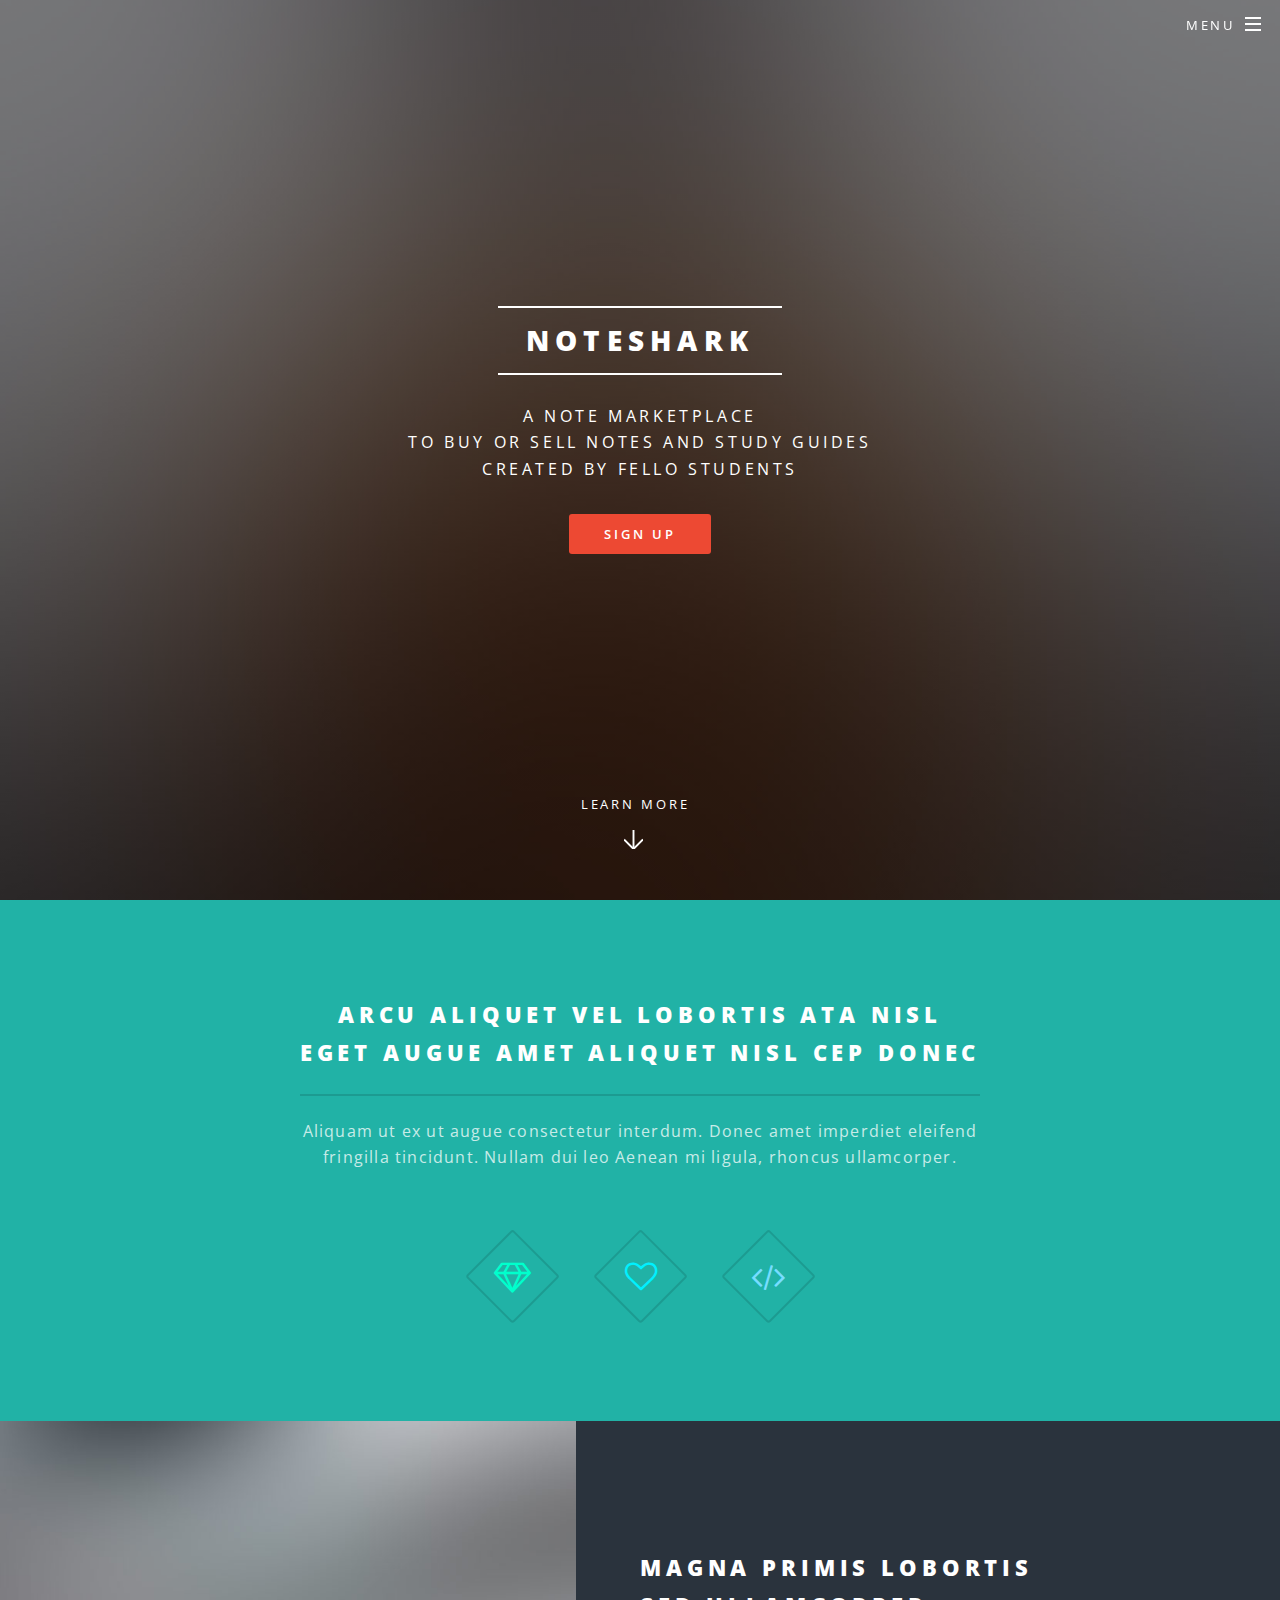
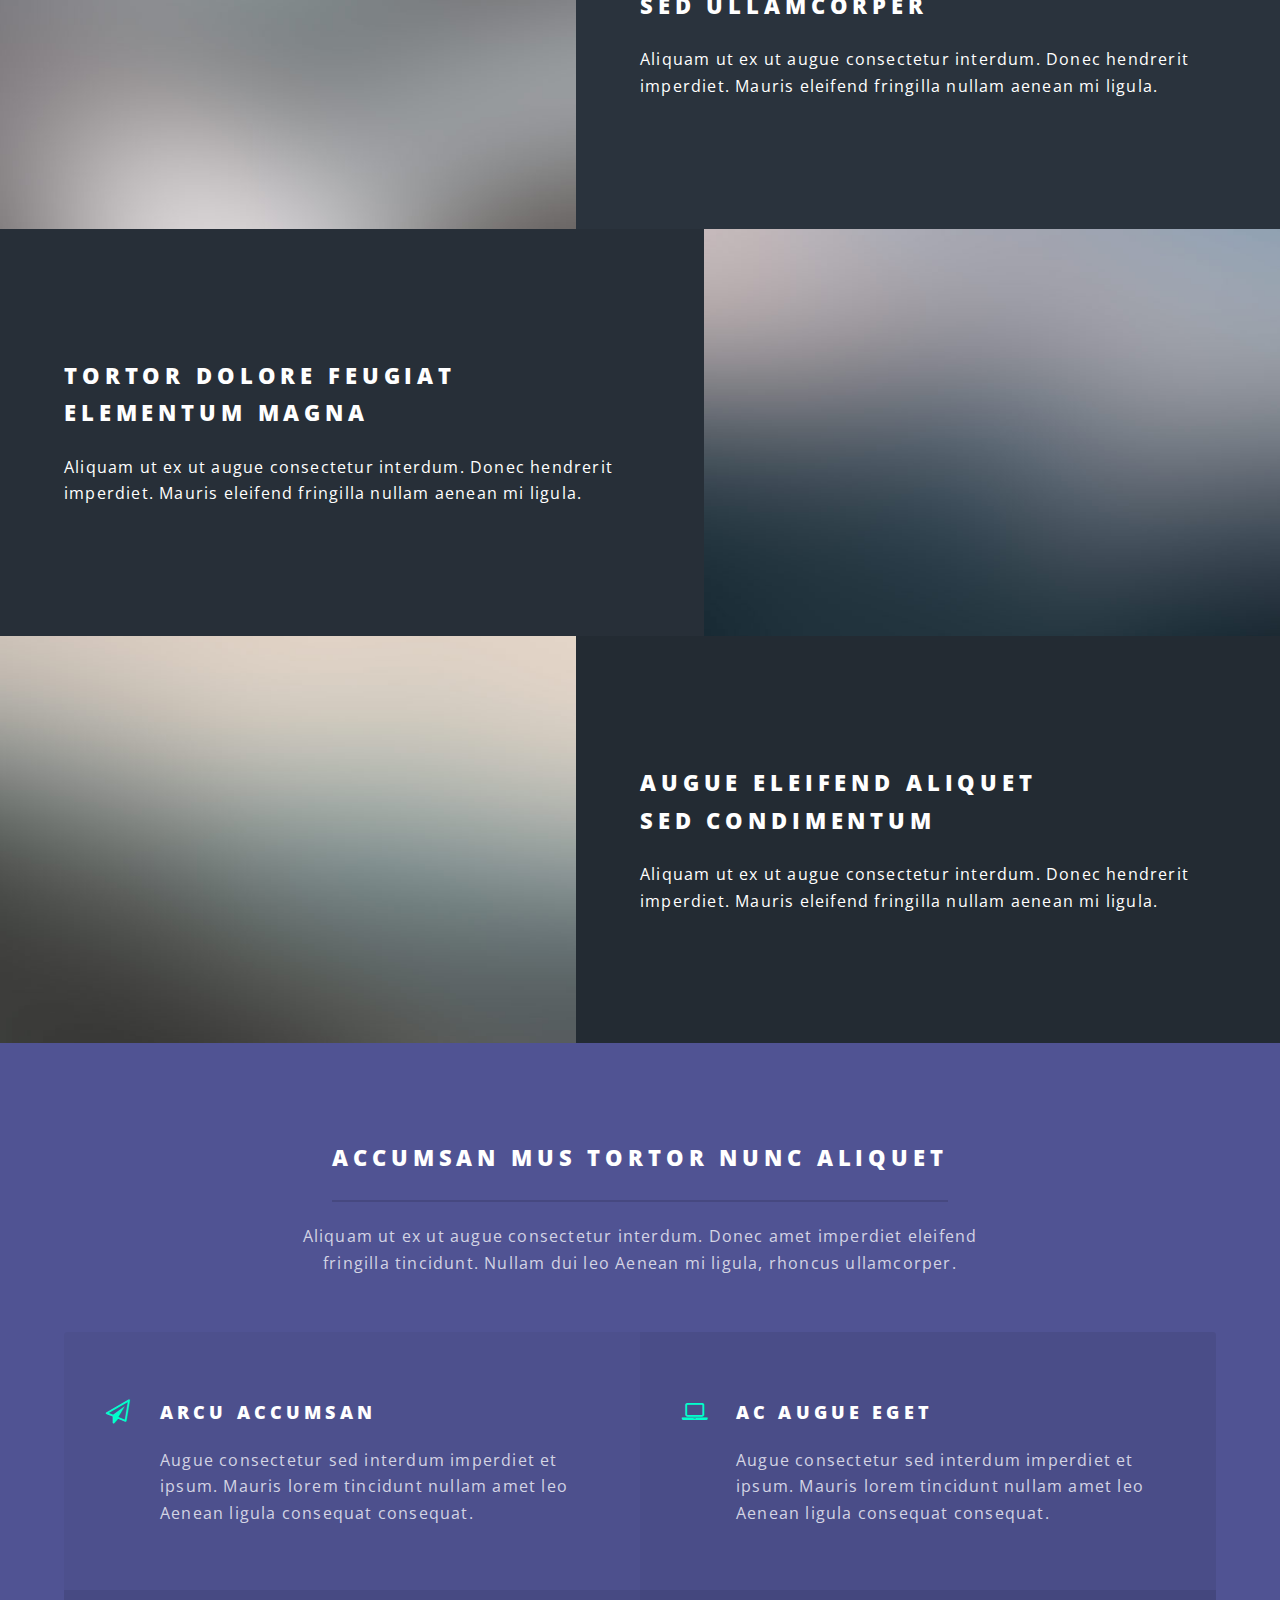
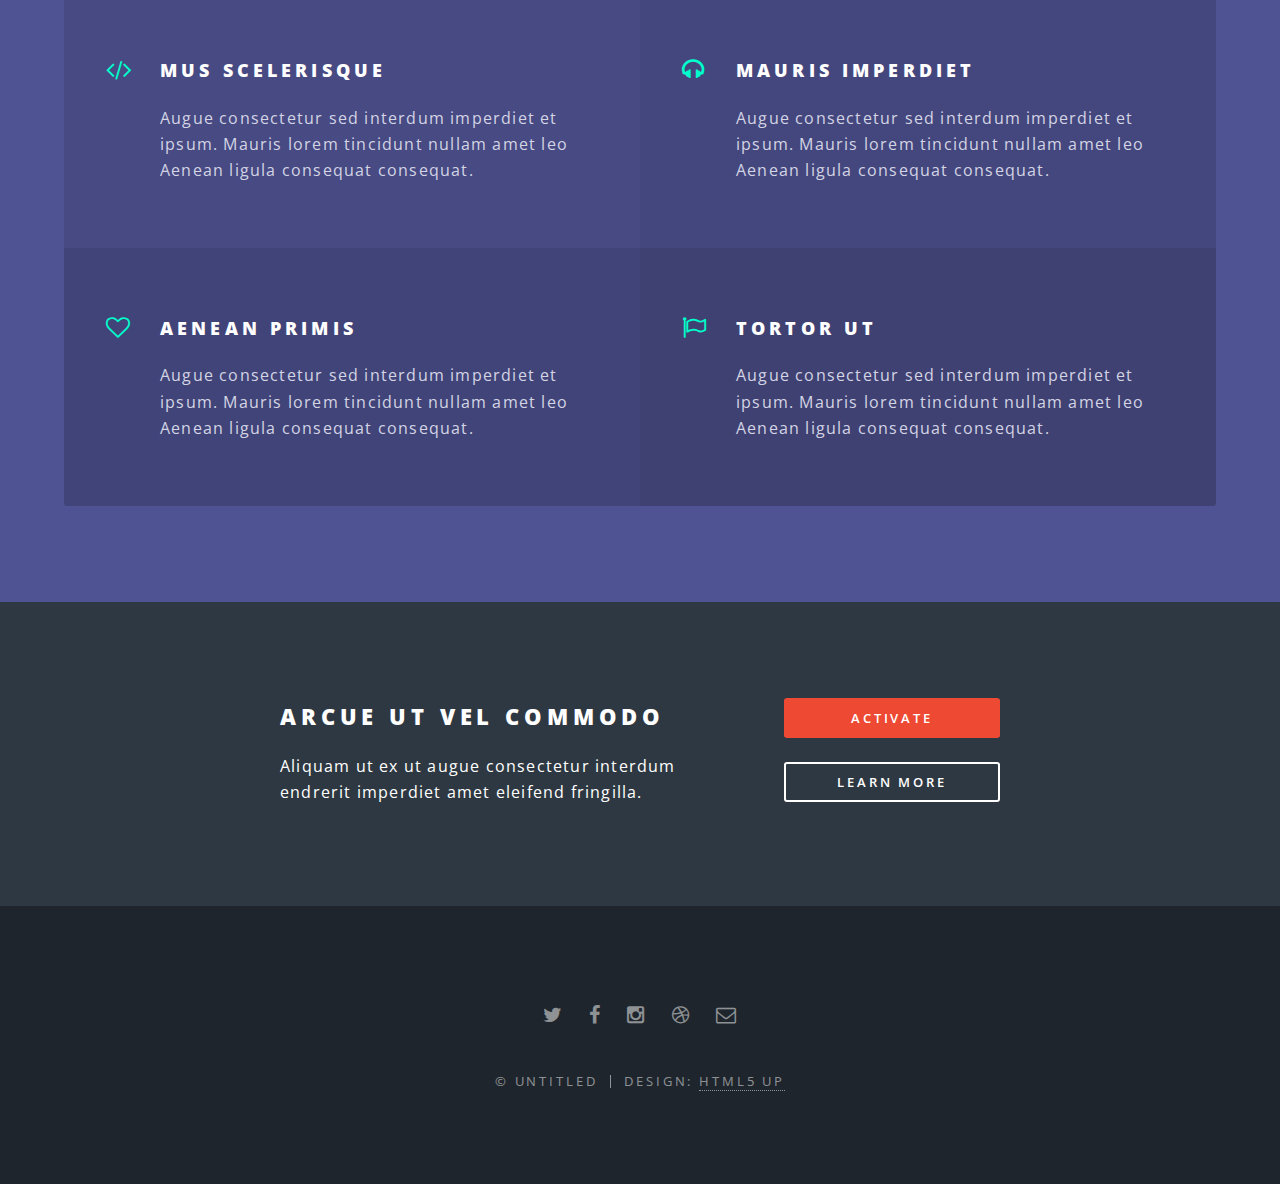
==== index.html @ f6e224d7 "Initial Commit" ====
<!DOCTYPE HTML>
<!--
	Spectral by HTML5 UP
	html5up.net | @n33co
	Free for personal and commercial use under the CCA 3.0 license (html5up.net/license)
-->
<html>
	<head>
		<title>NoteShark</title>
		<meta charset="utf-8" />
		<meta name="viewport" content="width=device-width, initial-scale=1" />
		<!--[if lte IE 8]><script src="assets/js/ie/html5shiv.js"></script><![endif]-->
		<link rel="stylesheet" href="assets/css/main.css" />
		<!--[if lte IE 8]><link rel="stylesheet" href="assets/css/ie8.css" /><![endif]-->
		<!--[if lte IE 9]><link rel="stylesheet" href="assets/css/ie9.css" /><![endif]-->
	</head>
	<body class="landing">

		<!-- Page Wrapper -->
			<div id="page-wrapper">

				<!-- Header -->
					<header id="header" class="alt">
						<h1><a href="index.html">NoteShark</a></h1>
						<nav id="nav">
							<ul>
								<li class="special">
									<a href="#menu" class="menuToggle"><span>Menu</span></a>
									<div id="menu">
										<ul>
											<li><a href="index.html">Home</a></li>
											<li><a href="generic.html">Generic</a></li>
											<li><a href="elements.html">Elements</a></li>
											<li><a href="#">Sign Up</a></li>
											<li><a href="#">Log In</a></li>
										</ul>
									</div>
								</li>
							</ul>
						</nav>
					</header>

				<!-- Banner -->
					<section id="banner">
						<div class="inner">
							<h2>NoteShark</h2>
							<p>A note marketplace<br />
							to buy or sell notes and study guides<br />
							created by fello students
							<ul class="actions">
								<li><a href="{% url 'account_signup' %}" class="button special">Sign Up</a></li>
							</ul>
						</div>
						<a href="#one" class="more scrolly">Learn More</a>
					</section>

				<!-- One -->
					<section id="one" class="wrapper style1 special">
						<div class="inner">
							<header class="major">
								<h2>Arcu aliquet vel lobortis ata nisl<br />
								eget augue amet aliquet nisl cep donec</h2>
								<p>Aliquam ut ex ut augue consectetur interdum. Donec amet imperdiet eleifend<br />
								fringilla tincidunt. Nullam dui leo Aenean mi ligula, rhoncus ullamcorper.</p>
							</header>
							<ul class="icons major">
								<li><span class="icon fa-diamond major style1"><span class="label">Lorem</span></span></li>
								<li><span class="icon fa-heart-o major style2"><span class="label">Ipsum</span></span></li>
								<li><span class="icon fa-code major style3"><span class="label">Dolor</span></span></li>
							</ul>
						</div>
					</section>

				<!-- Two -->
					<section id="two" class="wrapper alt style2">
						<section class="spotlight">
							<div class="image"><img src="images/pic01.jpg" alt="" /></div><div class="content">
								<h2>Magna primis lobortis<br />
								sed ullamcorper</h2>
								<p>Aliquam ut ex ut augue consectetur interdum. Donec hendrerit imperdiet. Mauris eleifend fringilla nullam aenean mi ligula.</p>
							</div>
						</section>
						<section class="spotlight">
							<div class="image"><img src="images/pic02.jpg" alt="" /></div><div class="content">
								<h2>Tortor dolore feugiat<br />
								elementum magna</h2>
								<p>Aliquam ut ex ut augue consectetur interdum. Donec hendrerit imperdiet. Mauris eleifend fringilla nullam aenean mi ligula.</p>
							</div>
						</section>
						<section class="spotlight">
							<div class="image"><img src="images/pic03.jpg" alt="" /></div><div class="content">
								<h2>Augue eleifend aliquet<br />
								sed condimentum</h2>
								<p>Aliquam ut ex ut augue consectetur interdum. Donec hendrerit imperdiet. Mauris eleifend fringilla nullam aenean mi ligula.</p>
							</div>
						</section>
					</section>

				<!-- Three -->
					<section id="three" class="wrapper style3 special">
						<div class="inner">
							<header class="major">
								<h2>Accumsan mus tortor nunc aliquet</h2>
								<p>Aliquam ut ex ut augue consectetur interdum. Donec amet imperdiet eleifend<br />
								fringilla tincidunt. Nullam dui leo Aenean mi ligula, rhoncus ullamcorper.</p>
							</header>
							<ul class="features">
								<li class="icon fa-paper-plane-o">
									<h3>Arcu accumsan</h3>
									<p>Augue consectetur sed interdum imperdiet et ipsum. Mauris lorem tincidunt nullam amet leo Aenean ligula consequat consequat.</p>
								</li>
								<li class="icon fa-laptop">
									<h3>Ac Augue Eget</h3>
									<p>Augue consectetur sed interdum imperdiet et ipsum. Mauris lorem tincidunt nullam amet leo Aenean ligula consequat consequat.</p>
								</li>
								<li class="icon fa-code">
									<h3>Mus Scelerisque</h3>
									<p>Augue consectetur sed interdum imperdiet et ipsum. Mauris lorem tincidunt nullam amet leo Aenean ligula consequat consequat.</p>
								</li>
								<li class="icon fa-headphones">
									<h3>Mauris Imperdiet</h3>
									<p>Augue consectetur sed interdum imperdiet et ipsum. Mauris lorem tincidunt nullam amet leo Aenean ligula consequat consequat.</p>
								</li>
								<li class="icon fa-heart-o">
									<h3>Aenean Primis</h3>
									<p>Augue consectetur sed interdum imperdiet et ipsum. Mauris lorem tincidunt nullam amet leo Aenean ligula consequat consequat.</p>
								</li>
								<li class="icon fa-flag-o">
									<h3>Tortor Ut</h3>
									<p>Augue consectetur sed interdum imperdiet et ipsum. Mauris lorem tincidunt nullam amet leo Aenean ligula consequat consequat.</p>
								</li>
							</ul>
						</div>
					</section>

				<!-- CTA -->
					<section id="cta" class="wrapper style4">
						<div class="inner">
							<header>
								<h2>Arcue ut vel commodo</h2>
								<p>Aliquam ut ex ut augue consectetur interdum endrerit imperdiet amet eleifend fringilla.</p>
							</header>
							<ul class="actions vertical">
								<li><a href="#" class="button fit special">Activate</a></li>
								<li><a href="#" class="button fit">Learn More</a></li>
							</ul>
						</div>
					</section>

				<!-- Footer -->
					<footer id="footer">
						<ul class="icons">
							<li><a href="#" class="icon fa-twitter"><span class="label">Twitter</span></a></li>
							<li><a href="#" class="icon fa-facebook"><span class="label">Facebook</span></a></li>
							<li><a href="#" class="icon fa-instagram"><span class="label">Instagram</span></a></li>
							<li><a href="#" class="icon fa-dribbble"><span class="label">Dribbble</span></a></li>
							<li><a href="#" class="icon fa-envelope-o"><span class="label">Email</span></a></li>
						</ul>
						<ul class="copyright">
							<li>&copy; Untitled</li><li>Design: <a href="http://html5up.net">HTML5 UP</a></li>
						</ul>
					</footer>

			</div>

		<!-- Scripts -->
			<script src="assets/js/jquery.min.js"></script>
			<script src="assets/js/jquery.scrollex.min.js"></script>
			<script src="assets/js/jquery.scrolly.min.js"></script>
			<script src="assets/js/skel.min.js"></script>
			<script src="assets/js/util.js"></script>
			<!--[if lte IE 8]><script src="assets/js/ie/respond.min.js"></script><![endif]-->
			<script src="assets/js/main.js"></script>

	</body>
</html>
---- assets/css/main.css ----
@import url(font-awesome.min.css);
@import url("http://fonts.googleapis.com/css?family=Open+Sans:400,400italic,600,600italic,800,800italic");

/*
	Spectral by HTML5 UP
	html5up.net | @n33co
	Free for personal and commercial use under the CCA 3.0 license (html5up.net/license)
*/

/* Reset */

	html, body, div, span, applet, object, iframe, h1, h2, h3, h4, h5, h6, p, blockquote, pre, a, abbr, acronym, address, big, cite, code, del, dfn, em, img, ins, kbd, q, s, samp, small, strike, strong, sub, sup, tt, var, b, u, i, center, dl, dt, dd, ol, ul, li, fieldset, form, label, legend, table, caption, tbody, tfoot, thead, tr, th, td, article, aside, canvas, details, embed, figure, figcaption, footer, header, hgroup, menu, nav, output, ruby, section, summary, time, mark, audio, video {
		margin: 0;
		padding: 0;
		border: 0;
		font-size: 100%;
		font: inherit;
		vertical-align: baseline;
	}

	article, aside, details, figcaption, figure, footer, header, hgroup, menu, nav, section {
		display: block;
	}

	body {
		line-height: 1;
	}

	ol, ul {
		list-style: none;
	}

	blockquote, q {
		quotes: none;
	}

	blockquote:before, blockquote:after, q:before, q:after {
		content: '';
		content: none;
	}

	table {
		border-collapse: collapse;
		border-spacing: 0;
	}

	body {
		-webkit-text-size-adjust: none;
	}

/* Box Model */

	*, *:before, *:after {
		-moz-box-sizing: border-box;
		-webkit-box-sizing: border-box;
		box-sizing: border-box;
	}

/* Grid */

	.row {
		border-bottom: solid 1px transparent;
		-moz-box-sizing: border-box;
		-webkit-box-sizing: border-box;
		box-sizing: border-box;
	}

	.row > * {
		float: left;
		-moz-box-sizing: border-box;
		-webkit-box-sizing: border-box;
		box-sizing: border-box;
	}

	.row:after, .row:before {
		content: '';
		display: block;
		clear: both;
		height: 0;
	}

	.row.uniform > * > :first-child {
		margin-top: 0;
	}

	.row.uniform > * > :last-child {
		margin-bottom: 0;
	}

	.row.\30 \25 > * {
		padding: 0 0 0 0em;
	}

	.row.\30 \25 {
		margin: 0 0 -1px 0em;
	}

	.row.uniform.\30 \25 > * {
		padding: 0em 0 0 0em;
	}

	.row.uniform.\30 \25 {
		margin: 0em 0 -1px 0em;
	}

	.row > * {
		padding: 0 0 0 1.5em;
	}

	.row {
		margin: 0 0 -1px -1.5em;
	}

	.row.uniform > * {
		padding: 1.5em 0 0 1.5em;
	}

	.row.uniform {
		margin: -1.5em 0 -1px -1.5em;
	}

	.row.\32 00\25 > * {
		padding: 0 0 0 3em;
	}

	.row.\32 00\25 {
		margin: 0 0 -1px -3em;
	}

	.row.uniform.\32 00\25 > * {
		padding: 3em 0 0 3em;
	}

	.row.uniform.\32 00\25 {
		margin: -3em 0 -1px -3em;
	}

	.row.\31 50\25 > * {
		padding: 0 0 0 2.25em;
	}

	.row.\31 50\25 {
		margin: 0 0 -1px -2.25em;
	}

	.row.uniform.\31 50\25 > * {
		padding: 2.25em 0 0 2.25em;
	}

	.row.uniform.\31 50\25 {
		margin: -2.25em 0 -1px -2.25em;
	}

	.row.\35 0\25 > * {
		padding: 0 0 0 0.75em;
	}

	.row.\35 0\25 {
		margin: 0 0 -1px -0.75em;
	}

	.row.uniform.\35 0\25 > * {
		padding: 0.75em 0 0 0.75em;
	}

	.row.uniform.\35 0\25 {
		margin: -0.75em 0 -1px -0.75em;
	}

	.row.\32 5\25 > * {
		padding: 0 0 0 0.375em;
	}

	.row.\32 5\25 {
		margin: 0 0 -1px -0.375em;
	}

	.row.uniform.\32 5\25 > * {
		padding: 0.375em 0 0 0.375em;
	}

	.row.uniform.\32 5\25 {
		margin: -0.375em 0 -1px -0.375em;
	}

	.\31 2u, .\31 2u\24 {
		width: 100%;
		clear: none;
		margin-left: 0;
	}

	.\31 1u, .\31 1u\24 {
		width: 91.6666666667%;
		clear: none;
		margin-left: 0;
	}

	.\31 0u, .\31 0u\24 {
		width: 83.3333333333%;
		clear: none;
		margin-left: 0;
	}

	.\39 u, .\39 u\24 {
		width: 75%;
		clear: none;
		margin-left: 0;
	}

	.\38 u, .\38 u\24 {
		width: 66.6666666667%;
		clear: none;
		margin-left: 0;
	}

	.\37 u, .\37 u\24 {
		width: 58.3333333333%;
		clear: none;
		margin-left: 0;
	}

	.\36 u, .\36 u\24 {
		width: 50%;
		clear: none;
		margin-left: 0;
	}

	.\35 u, .\35 u\24 {
		width: 41.6666666667%;
		clear: none;
		margin-left: 0;
	}

	.\34 u, .\34 u\24 {
		width: 33.3333333333%;
		clear: none;
		margin-left: 0;
	}

	.\33 u, .\33 u\24 {
		width: 25%;
		clear: none;
		margin-left: 0;
	}

	.\32 u, .\32 u\24 {
		width: 16.6666666667%;
		clear: none;
		margin-left: 0;
	}

	.\31 u, .\31 u\24 {
		width: 8.3333333333%;
		clear: none;
		margin-left: 0;
	}

	.\31 2u\24 + *,
	.\31 1u\24 + *,
	.\31 0u\24 + *,
	.\39 u\24 + *,
	.\38 u\24 + *,
	.\37 u\24 + *,
	.\36 u\24 + *,
	.\35 u\24 + *,
	.\34 u\24 + *,
	.\33 u\24 + *,
	.\32 u\24 + *,
	.\31 u\24 + * {
		clear: left;
	}

	.\-11u {
		margin-left: 91.66667%;
	}

	.\-10u {
		margin-left: 83.33333%;
	}

	.\-9u {
		margin-left: 75%;
	}

	.\-8u {
		margin-left: 66.66667%;
	}

	.\-7u {
		margin-left: 58.33333%;
	}

	.\-6u {
		margin-left: 50%;
	}

	.\-5u {
		margin-left: 41.66667%;
	}

	.\-4u {
		margin-left: 33.33333%;
	}

	.\-3u {
		margin-left: 25%;
	}

	.\-2u {
		margin-left: 16.66667%;
	}

	.\-1u {
		margin-left: 8.33333%;
	}

	@media screen and (max-width: 1680px) {

		.row > * {
			padding: 0 0 0 1.5em;
		}

		.row {
			margin: 0 0 -1px -1.5em;
		}

		.row.uniform > * {
			padding: 1.5em 0 0 1.5em;
		}

		.row.uniform {
			margin: -1.5em 0 -1px -1.5em;
		}

		.row.\32 00\25 > * {
			padding: 0 0 0 3em;
		}

		.row.\32 00\25 {
			margin: 0 0 -1px -3em;
		}

		.row.uniform.\32 00\25 > * {
			padding: 3em 0 0 3em;
		}

		.row.uniform.\32 00\25 {
			margin: -3em 0 -1px -3em;
		}

		.row.\31 50\25 > * {
			padding: 0 0 0 2.25em;
		}

		.row.\31 50\25 {
			margin: 0 0 -1px -2.25em;
		}

		.row.uniform.\31 50\25 > * {
			padding: 2.25em 0 0 2.25em;
		}

		.row.uniform.\31 50\25 {
			margin: -2.25em 0 -1px -2.25em;
		}

		.row.\35 0\25 > * {
			padding: 0 0 0 0.75em;
		}

		.row.\35 0\25 {
			margin: 0 0 -1px -0.75em;
		}

		.row.uniform.\35 0\25 > * {
			padding: 0.75em 0 0 0.75em;
		}

		.row.uniform.\35 0\25 {
			margin: -0.75em 0 -1px -0.75em;
		}

		.row.\32 5\25 > * {
			padding: 0 0 0 0.375em;
		}

		.row.\32 5\25 {
			margin: 0 0 -1px -0.375em;
		}

		.row.uniform.\32 5\25 > * {
			padding: 0.375em 0 0 0.375em;
		}

		.row.uniform.\32 5\25 {
			margin: -0.375em 0 -1px -0.375em;
		}

		.\31 2u\28xlarge\29, .\31 2u\24\28xlarge\29 {
			width: 100%;
			clear: none;
			margin-left: 0;
		}

		.\31 1u\28xlarge\29, .\31 1u\24\28xlarge\29 {
			width: 91.6666666667%;
			clear: none;
			margin-left: 0;
		}

		.\31 0u\28xlarge\29, .\31 0u\24\28xlarge\29 {
			width: 83.3333333333%;
			clear: none;
			margin-left: 0;
		}

		.\39 u\28xlarge\29, .\39 u\24\28xlarge\29 {
			width: 75%;
			clear: none;
			margin-left: 0;
		}

		.\38 u\28xlarge\29, .\38 u\24\28xlarge\29 {
			width: 66.6666666667%;
			clear: none;
			margin-left: 0;
		}

		.\37 u\28xlarge\29, .\37 u\24\28xlarge\29 {
			width: 58.3333333333%;
			clear: none;
			margin-left: 0;
		}

		.\36 u\28xlarge\29, .\36 u\24\28xlarge\29 {
			width: 50%;
			clear: none;
			margin-left: 0;
		}

		.\35 u\28xlarge\29, .\35 u\24\28xlarge\29 {
			width: 41.6666666667%;
			clear: none;
			margin-left: 0;
		}

		.\34 u\28xlarge\29, .\34 u\24\28xlarge\29 {
			width: 33.3333333333%;
			clear: none;
			margin-left: 0;
		}

		.\33 u\28xlarge\29, .\33 u\24\28xlarge\29 {
			width: 25%;
			clear: none;
			margin-left: 0;
		}

		.\32 u\28xlarge\29, .\32 u\24\28xlarge\29 {
			width: 16.6666666667%;
			clear: none;
			margin-left: 0;
		}

		.\31 u\28xlarge\29, .\31 u\24\28xlarge\29 {
			width: 8.3333333333%;
			clear: none;
			margin-left: 0;
		}

		.\31 2u\24\28xlarge\29 + *,
		.\31 1u\24\28xlarge\29 + *,
		.\31 0u\24\28xlarge\29 + *,
		.\39 u\24\28xlarge\29 + *,
		.\38 u\24\28xlarge\29 + *,
		.\37 u\24\28xlarge\29 + *,
		.\36 u\24\28xlarge\29 + *,
		.\35 u\24\28xlarge\29 + *,
		.\34 u\24\28xlarge\29 + *,
		.\33 u\24\28xlarge\29 + *,
		.\32 u\24\28xlarge\29 + *,
		.\31 u\24\28xlarge\29 + * {
			clear: left;
		}

		.\-11u\28xlarge\29 {
			margin-left: 91.66667%;
		}

		.\-10u\28xlarge\29 {
			margin-left: 83.33333%;
		}

		.\-9u\28xlarge\29 {
			margin-left: 75%;
		}

		.\-8u\28xlarge\29 {
			margin-left: 66.66667%;
		}

		.\-7u\28xlarge\29 {
			margin-left: 58.33333%;
		}

		.\-6u\28xlarge\29 {
			margin-left: 50%;
		}

		.\-5u\28xlarge\29 {
			margin-left: 41.66667%;
		}

		.\-4u\28xlarge\29 {
			margin-left: 33.33333%;
		}

		.\-3u\28xlarge\29 {
			margin-left: 25%;
		}

		.\-2u\28xlarge\29 {
			margin-left: 16.66667%;
		}

		.\-1u\28xlarge\29 {
			margin-left: 8.33333%;
		}

	}

	@media screen and (max-width: 1280px) {

		.row > * {
			padding: 0 0 0 1.5em;
		}

		.row {
			margin: 0 0 -1px -1.5em;
		}

		.row.uniform > * {
			padding: 1.5em 0 0 1.5em;
		}

		.row.uniform {
			margin: -1.5em 0 -1px -1.5em;
		}

		.row.\32 00\25 > * {
			padding: 0 0 0 3em;
		}

		.row.\32 00\25 {
			margin: 0 0 -1px -3em;
		}

		.row.uniform.\32 00\25 > * {
			padding: 3em 0 0 3em;
		}

		.row.uniform.\32 00\25 {
			margin: -3em 0 -1px -3em;
		}

		.row.\31 50\25 > * {
			padding: 0 0 0 2.25em;
		}

		.row.\31 50\25 {
			margin: 0 0 -1px -2.25em;
		}

		.row.uniform.\31 50\25 > * {
			padding: 2.25em 0 0 2.25em;
		}

		.row.uniform.\31 50\25 {
			margin: -2.25em 0 -1px -2.25em;
		}

		.row.\35 0\25 > * {
			padding: 0 0 0 0.75em;
		}

		.row.\35 0\25 {
			margin: 0 0 -1px -0.75em;
		}

		.row.uniform.\35 0\25 > * {
			padding: 0.75em 0 0 0.75em;
		}

		.row.uniform.\35 0\25 {
			margin: -0.75em 0 -1px -0.75em;
		}

		.row.\32 5\25 > * {
			padding: 0 0 0 0.375em;
		}

		.row.\32 5\25 {
			margin: 0 0 -1px -0.375em;
		}

		.row.uniform.\32 5\25 > * {
			padding: 0.375em 0 0 0.375em;
		}

		.row.uniform.\32 5\25 {
			margin: -0.375em 0 -1px -0.375em;
		}

		.\31 2u\28large\29, .\31 2u\24\28large\29 {
			width: 100%;
			clear: none;
			margin-left: 0;
		}

		.\31 1u\28large\29, .\31 1u\24\28large\29 {
			width: 91.6666666667%;
			clear: none;
			margin-left: 0;
		}

		.\31 0u\28large\29, .\31 0u\24\28large\29 {
			width: 83.3333333333%;
			clear: none;
			margin-left: 0;
		}

		.\39 u\28large\29, .\39 u\24\28large\29 {
			width: 75%;
			clear: none;
			margin-left: 0;
		}

		.\38 u\28large\29, .\38 u\24\28large\29 {
			width: 66.6666666667%;
			clear: none;
			margin-left: 0;
		}

		.\37 u\28large\29, .\37 u\24\28large\29 {
			width: 58.3333333333%;
			clear: none;
			margin-left: 0;
		}

		.\36 u\28large\29, .\36 u\24\28large\29 {
			width: 50%;
			clear: none;
			margin-left: 0;
		}

		.\35 u\28large\29, .\35 u\24\28large\29 {
			width: 41.6666666667%;
			clear: none;
			margin-left: 0;
		}

		.\34 u\28large\29, .\34 u\24\28large\29 {
			width: 33.3333333333%;
			clear: none;
			margin-left: 0;
		}

		.\33 u\28large\29, .\33 u\24\28large\29 {
			width: 25%;
			clear: none;
			margin-left: 0;
		}

		.\32 u\28large\29, .\32 u\24\28large\29 {
			width: 16.6666666667%;
			clear: none;
			margin-left: 0;
		}

		.\31 u\28large\29, .\31 u\24\28large\29 {
			width: 8.3333333333%;
			clear: none;
			margin-left: 0;
		}

		.\31 2u\24\28large\29 + *,
		.\31 1u\24\28large\29 + *,
		.\31 0u\24\28large\29 + *,
		.\39 u\24\28large\29 + *,
		.\38 u\24\28large\29 + *,
		.\37 u\24\28large\29 + *,
		.\36 u\24\28large\29 + *,
		.\35 u\24\28large\29 + *,
		.\34 u\24\28large\29 + *,
		.\33 u\24\28large\29 + *,
		.\32 u\24\28large\29 + *,
		.\31 u\24\28large\29 + * {
			clear: left;
		}

		.\-11u\28large\29 {
			margin-left: 91.66667%;
		}

		.\-10u\28large\29 {
			margin-left: 83.33333%;
		}

		.\-9u\28large\29 {
			margin-left: 75%;
		}

		.\-8u\28large\29 {
			margin-left: 66.66667%;
		}

		.\-7u\28large\29 {
			margin-left: 58.33333%;
		}

		.\-6u\28large\29 {
			margin-left: 50%;
		}

		.\-5u\28large\29 {
			margin-left: 41.66667%;
		}

		.\-4u\28large\29 {
			margin-left: 33.33333%;
		}

		.\-3u\28large\29 {
			margin-left: 25%;
		}

		.\-2u\28large\29 {
			margin-left: 16.66667%;
		}

		.\-1u\28large\29 {
			margin-left: 8.33333%;
		}

	}

	@media screen and (max-width: 980px) {

		.row > * {
			padding: 0 0 0 1.5em;
		}

		.row {
			margin: 0 0 -1px -1.5em;
		}

		.row.uniform > * {
			padding: 1.5em 0 0 1.5em;
		}

		.row.uniform {
			margin: -1.5em 0 -1px -1.5em;
		}

		.row.\32 00\25 > * {
			padding: 0 0 0 3em;
		}

		.row.\32 00\25 {
			margin: 0 0 -1px -3em;
		}

		.row.uniform.\32 00\25 > * {
			padding: 3em 0 0 3em;
		}

		.row.uniform.\32 00\25 {
			margin: -3em 0 -1px -3em;
		}

		.row.\31 50\25 > * {
			padding: 0 0 0 2.25em;
		}

		.row.\31 50\25 {
			margin: 0 0 -1px -2.25em;
		}

		.row.uniform.\31 50\25 > * {
			padding: 2.25em 0 0 2.25em;
		}

		.row.uniform.\31 50\25 {
			margin: -2.25em 0 -1px -2.25em;
		}

		.row.\35 0\25 > * {
			padding: 0 0 0 0.75em;
		}

		.row.\35 0\25 {
			margin: 0 0 -1px -0.75em;
		}

		.row.uniform.\35 0\25 > * {
			padding: 0.75em 0 0 0.75em;
		}

		.row.uniform.\35 0\25 {
			margin: -0.75em 0 -1px -0.75em;
		}

		.row.\32 5\25 > * {
			padding: 0 0 0 0.375em;
		}

		.row.\32 5\25 {
			margin: 0 0 -1px -0.375em;
		}

		.row.uniform.\32 5\25 > * {
			padding: 0.375em 0 0 0.375em;
		}

		.row.uniform.\32 5\25 {
			margin: -0.375em 0 -1px -0.375em;
		}

		.\31 2u\28medium\29, .\31 2u\24\28medium\29 {
			width: 100%;
			clear: none;
			margin-left: 0;
		}

		.\31 1u\28medium\29, .\31 1u\24\28medium\29 {
			width: 91.6666666667%;
			clear: none;
			margin-left: 0;
		}

		.\31 0u\28medium\29, .\31 0u\24\28medium\29 {
			width: 83.3333333333%;
			clear: none;
			margin-left: 0;
		}

		.\39 u\28medium\29, .\39 u\24\28medium\29 {
			width: 75%;
			clear: none;
			margin-left: 0;
		}

		.\38 u\28medium\29, .\38 u\24\28medium\29 {
			width: 66.6666666667%;
			clear: none;
			margin-left: 0;
		}

		.\37 u\28medium\29, .\37 u\24\28medium\29 {
			width: 58.3333333333%;
			clear: none;
			margin-left: 0;
		}

		.\36 u\28medium\29, .\36 u\24\28medium\29 {
			width: 50%;
			clear: none;
			margin-left: 0;
		}

		.\35 u\28medium\29, .\35 u\24\28medium\29 {
			width: 41.6666666667%;
			clear: none;
			margin-left: 0;
		}

		.\34 u\28medium\29, .\34 u\24\28medium\29 {
			width: 33.3333333333%;
			clear: none;
			margin-left: 0;
		}

		.\33 u\28medium\29, .\33 u\24\28medium\29 {
			width: 25%;
			clear: none;
			margin-left: 0;
		}

		.\32 u\28medium\29, .\32 u\24\28medium\29 {
			width: 16.6666666667%;
			clear: none;
			margin-left: 0;
		}

		.\31 u\28medium\29, .\31 u\24\28medium\29 {
			width: 8.3333333333%;
			clear: none;
			margin-left: 0;
		}

		.\31 2u\24\28medium\29 + *,
		.\31 1u\24\28medium\29 + *,
		.\31 0u\24\28medium\29 + *,
		.\39 u\24\28medium\29 + *,
		.\38 u\24\28medium\29 + *,
		.\37 u\24\28medium\29 + *,
		.\36 u\24\28medium\29 + *,
		.\35 u\24\28medium\29 + *,
		.\34 u\24\28medium\29 + *,
		.\33 u\24\28medium\29 + *,
		.\32 u\24\28medium\29 + *,
		.\31 u\24\28medium\29 + * {
			clear: left;
		}

		.\-11u\28medium\29 {
			margin-left: 91.66667%;
		}

		.\-10u\28medium\29 {
			margin-left: 83.33333%;
		}

		.\-9u\28medium\29 {
			margin-left: 75%;
		}

		.\-8u\28medium\29 {
			margin-left: 66.66667%;
		}

		.\-7u\28medium\29 {
			margin-left: 58.33333%;
		}

		.\-6u\28medium\29 {
			margin-left: 50%;
		}

		.\-5u\28medium\29 {
			margin-left: 41.66667%;
		}

		.\-4u\28medium\29 {
			margin-left: 33.33333%;
		}

		.\-3u\28medium\29 {
			margin-left: 25%;
		}

		.\-2u\28medium\29 {
			margin-left: 16.66667%;
		}

		.\-1u\28medium\29 {
			margin-left: 8.33333%;
		}

	}

	@media screen and (max-width: 736px) {

		.row > * {
			padding: 0 0 0 1.5em;
		}

		.row {
			margin: 0 0 -1px -1.5em;
		}

		.row.uniform > * {
			padding: 1.5em 0 0 1.5em;
		}

		.row.uniform {
			margin: -1.5em 0 -1px -1.5em;
		}

		.row.\32 00\25 > * {
			padding: 0 0 0 3em;
		}

		.row.\32 00\25 {
			margin: 0 0 -1px -3em;
		}

		.row.uniform.\32 00\25 > * {
			padding: 3em 0 0 3em;
		}

		.row.uniform.\32 00\25 {
			margin: -3em 0 -1px -3em;
		}

		.row.\31 50\25 > * {
			padding: 0 0 0 2.25em;
		}

		.row.\31 50\25 {
			margin: 0 0 -1px -2.25em;
		}

		.row.uniform.\31 50\25 > * {
			padding: 2.25em 0 0 2.25em;
		}

		.row.uniform.\31 50\25 {
			margin: -2.25em 0 -1px -2.25em;
		}

		.row.\35 0\25 > * {
			padding: 0 0 0 0.75em;
		}

		.row.\35 0\25 {
			margin: 0 0 -1px -0.75em;
		}

		.row.uniform.\35 0\25 > * {
			padding: 0.75em 0 0 0.75em;
		}

		.row.uniform.\35 0\25 {
			margin: -0.75em 0 -1px -0.75em;
		}

		.row.\32 5\25 > * {
			padding: 0 0 0 0.375em;
		}

		.row.\32 5\25 {
			margin: 0 0 -1px -0.375em;
		}

		.row.uniform.\32 5\25 > * {
			padding: 0.375em 0 0 0.375em;
		}

		.row.uniform.\32 5\25 {
			margin: -0.375em 0 -1px -0.375em;
		}

		.\31 2u\28small\29, .\31 2u\24\28small\29 {
			width: 100%;
			clear: none;
			margin-left: 0;
		}

		.\31 1u\28small\29, .\31 1u\24\28small\29 {
			width: 91.6666666667%;
			clear: none;
			margin-left: 0;
		}

		.\31 0u\28small\29, .\31 0u\24\28small\29 {
			width: 83.3333333333%;
			clear: none;
			margin-left: 0;
		}

		.\39 u\28small\29, .\39 u\24\28small\29 {
			width: 75%;
			clear: none;
			margin-left: 0;
		}

		.\38 u\28small\29, .\38 u\24\28small\29 {
			width: 66.6666666667%;
			clear: none;
			margin-left: 0;
		}

		.\37 u\28small\29, .\37 u\24\28small\29 {
			width: 58.3333333333%;
			clear: none;
			margin-left: 0;
		}

		.\36 u\28small\29, .\36 u\24\28small\29 {
			width: 50%;
			clear: none;
			margin-left: 0;
		}

		.\35 u\28small\29, .\35 u\24\28small\29 {
			width: 41.6666666667%;
			clear: none;
			margin-left: 0;
		}

		.\34 u\28small\29, .\34 u\24\28small\29 {
			width: 33.3333333333%;
			clear: none;
			margin-left: 0;
		}

		.\33 u\28small\29, .\33 u\24\28small\29 {
			width: 25%;
			clear: none;
			margin-left: 0;
		}

		.\32 u\28small\29, .\32 u\24\28small\29 {
			width: 16.6666666667%;
			clear: none;
			margin-left: 0;
		}

		.\31 u\28small\29, .\31 u\24\28small\29 {
			width: 8.3333333333%;
			clear: none;
			margin-left: 0;
		}

		.\31 2u\24\28small\29 + *,
		.\31 1u\24\28small\29 + *,
		.\31 0u\24\28small\29 + *,
		.\39 u\24\28small\29 + *,
		.\38 u\24\28small\29 + *,
		.\37 u\24\28small\29 + *,
		.\36 u\24\28small\29 + *,
		.\35 u\24\28small\29 + *,
		.\34 u\24\28small\29 + *,
		.\33 u\24\28small\29 + *,
		.\32 u\24\28small\29 + *,
		.\31 u\24\28small\29 + * {
			clear: left;
		}

		.\-11u\28small\29 {
			margin-left: 91.66667%;
		}

		.\-10u\28small\29 {
			margin-left: 83.33333%;
		}

		.\-9u\28small\29 {
			margin-left: 75%;
		}

		.\-8u\28small\29 {
			margin-left: 66.66667%;
		}

		.\-7u\28small\29 {
			margin-left: 58.33333%;
		}

		.\-6u\28small\29 {
			margin-left: 50%;
		}

		.\-5u\28small\29 {
			margin-left: 41.66667%;
		}

		.\-4u\28small\29 {
			margin-left: 33.33333%;
		}

		.\-3u\28small\29 {
			margin-left: 25%;
		}

		.\-2u\28small\29 {
			margin-left: 16.66667%;
		}

		.\-1u\28small\29 {
			margin-left: 8.33333%;
		}

	}

	@media screen and (max-width: 480px) {

		.row > * {
			padding: 0 0 0 1.5em;
		}

		.row {
			margin: 0 0 -1px -1.5em;
		}

		.row.uniform > * {
			padding: 1.5em 0 0 1.5em;
		}

		.row.uniform {
			margin: -1.5em 0 -1px -1.5em;
		}

		.row.\32 00\25 > * {
			padding: 0 0 0 3em;
		}

		.row.\32 00\25 {
			margin: 0 0 -1px -3em;
		}

		.row.uniform.\32 00\25 > * {
			padding: 3em 0 0 3em;
		}

		.row.uniform.\32 00\25 {
			margin: -3em 0 -1px -3em;
		}

		.row.\31 50\25 > * {
			padding: 0 0 0 2.25em;
		}

		.row.\31 50\25 {
			margin: 0 0 -1px -2.25em;
		}

		.row.uniform.\31 50\25 > * {
			padding: 2.25em 0 0 2.25em;
		}

		.row.uniform.\31 50\25 {
			margin: -2.25em 0 -1px -2.25em;
		}

		.row.\35 0\25 > * {
			padding: 0 0 0 0.75em;
		}

		.row.\35 0\25 {
			margin: 0 0 -1px -0.75em;
		}

		.row.uniform.\35 0\25 > * {
			padding: 0.75em 0 0 0.75em;
		}

		.row.uniform.\35 0\25 {
			margin: -0.75em 0 -1px -0.75em;
		}

		.row.\32 5\25 > * {
			padding: 0 0 0 0.375em;
		}

		.row.\32 5\25 {
			margin: 0 0 -1px -0.375em;
		}

		.row.uniform.\32 5\25 > * {
			padding: 0.375em 0 0 0.375em;
		}

		.row.uniform.\32 5\25 {
			margin: -0.375em 0 -1px -0.375em;
		}

		.\31 2u\28xsmall\29, .\31 2u\24\28xsmall\29 {
			width: 100%;
			clear: none;
			margin-left: 0;
		}

		.\31 1u\28xsmall\29, .\31 1u\24\28xsmall\29 {
			width: 91.6666666667%;
			clear: none;
			margin-left: 0;
		}

		.\31 0u\28xsmall\29, .\31 0u\24\28xsmall\29 {
			width: 83.3333333333%;
			clear: none;
			margin-left: 0;
		}

		.\39 u\28xsmall\29, .\39 u\24\28xsmall\29 {
			width: 75%;
			clear: none;
			margin-left: 0;
		}

		.\38 u\28xsmall\29, .\38 u\24\28xsmall\29 {
			width: 66.6666666667%;
			clear: none;
			margin-left: 0;
		}

		.\37 u\28xsmall\29, .\37 u\24\28xsmall\29 {
			width: 58.3333333333%;
			clear: none;
			margin-left: 0;
		}

		.\36 u\28xsmall\29, .\36 u\24\28xsmall\29 {
			width: 50%;
			clear: none;
			margin-left: 0;
		}

		.\35 u\28xsmall\29, .\35 u\24\28xsmall\29 {
			width: 41.6666666667%;
			clear: none;
			margin-left: 0;
		}

		.\34 u\28xsmall\29, .\34 u\24\28xsmall\29 {
			width: 33.3333333333%;
			clear: none;
			margin-left: 0;
		}

		.\33 u\28xsmall\29, .\33 u\24\28xsmall\29 {
			width: 25%;
			clear: none;
			margin-left: 0;
		}

		.\32 u\28xsmall\29, .\32 u\24\28xsmall\29 {
			width: 16.6666666667%;
			clear: none;
			margin-left: 0;
		}

		.\31 u\28xsmall\29, .\31 u\24\28xsmall\29 {
			width: 8.3333333333%;
			clear: none;
			margin-left: 0;
		}

		.\31 2u\24\28xsmall\29 + *,
		.\31 1u\24\28xsmall\29 + *,
		.\31 0u\24\28xsmall\29 + *,
		.\39 u\24\28xsmall\29 + *,
		.\38 u\24\28xsmall\29 + *,
		.\37 u\24\28xsmall\29 + *,
		.\36 u\24\28xsmall\29 + *,
		.\35 u\24\28xsmall\29 + *,
		.\34 u\24\28xsmall\29 + *,
		.\33 u\24\28xsmall\29 + *,
		.\32 u\24\28xsmall\29 + *,
		.\31 u\24\28xsmall\29 + * {
			clear: left;
		}

		.\-11u\28xsmall\29 {
			margin-left: 91.66667%;
		}

		.\-10u\28xsmall\29 {
			margin-left: 83.33333%;
		}

		.\-9u\28xsmall\29 {
			margin-left: 75%;
		}

		.\-8u\28xsmall\29 {
			margin-left: 66.66667%;
		}

		.\-7u\28xsmall\29 {
			margin-left: 58.33333%;
		}

		.\-6u\28xsmall\29 {
			margin-left: 50%;
		}

		.\-5u\28xsmall\29 {
			margin-left: 41.66667%;
		}

		.\-4u\28xsmall\29 {
			margin-left: 33.33333%;
		}

		.\-3u\28xsmall\29 {
			margin-left: 25%;
		}

		.\-2u\28xsmall\29 {
			margin-left: 16.66667%;
		}

		.\-1u\28xsmall\29 {
			margin-left: 8.33333%;
		}

	}

/* Basic */

	@-ms-viewport {
		width: device-width;
	}

	body {
		background: #2e3842;
	}

		body.is-loading *, body.is-loading *:before, body.is-loading *:after {
			-moz-animation: none !important;
			-webkit-animation: none !important;
			-ms-animation: none !important;
			animation: none !important;
			-moz-transition: none !important;
			-webkit-transition: none !important;
			-ms-transition: none !important;
			transition: none !important;
		}

	body, input, select, textarea {
		color: #fff;
		font-family: "Open Sans", Helvetica, sans-serif;
		font-size: 15pt;
		font-weight: 400;
		letter-spacing: 0.075em;
		line-height: 1.65em;
	}

		@media screen and (max-width: 1680px) {

			body, input, select, textarea {
				font-size: 13pt;
			}

		}

		@media screen and (max-width: 1280px) {

			body, input, select, textarea {
				font-size: 12pt;
			}

		}

		@media screen and (max-width: 736px) {

			body, input, select, textarea {
				font-size: 11pt;
				letter-spacing: 0.0375em;
			}

		}

	a {
		-moz-transition: color 0.2s ease, border-bottom-color 0.2s ease;
		-webkit-transition: color 0.2s ease, border-bottom-color 0.2s ease;
		-ms-transition: color 0.2s ease, border-bottom-color 0.2s ease;
		transition: color 0.2s ease, border-bottom-color 0.2s ease;
		border-bottom: dotted 1px;
		color: inherit;
		text-decoration: none;
	}

		a:hover {
			border-bottom-color: transparent;
		}

	strong, b {
		color: #fff;
		font-weight: 600;
	}

	em, i {
		font-style: italic;
	}

	p {
		margin: 0 0 2em 0;
	}

	h1, h2, h3, h4, h5, h6 {
		color: #fff;
		font-weight: 800;
		letter-spacing: 0.225em;
		line-height: 1em;
		margin: 0 0 1em 0;
		text-transform: uppercase;
	}

		h1 a, h2 a, h3 a, h4 a, h5 a, h6 a {
			color: inherit;
			text-decoration: none;
		}

	h2 {
		font-size: 1.35em;
		line-height: 1.75em;
	}

		@media screen and (max-width: 736px) {

			h2 {
				font-size: 1.1em;
				line-height: 1.65em;
			}

		}

	h3 {
		font-size: 1.15em;
		line-height: 1.75em;
	}

		@media screen and (max-width: 736px) {

			h3 {
				font-size: 1em;
				line-height: 1.65em;
			}

		}

	h4 {
		font-size: 1em;
		line-height: 1.5em;
	}

	h5 {
		font-size: 0.8em;
		line-height: 1.5em;
	}

	h6 {
		font-size: 0.7em;
		line-height: 1.5em;
	}

	sub {
		font-size: 0.8em;
		position: relative;
		top: 0.5em;
	}

	sup {
		font-size: 0.8em;
		position: relative;
		top: -0.5em;
	}

	hr {
		border: 0;
		border-bottom: solid 2px #fff;
		margin: 3em 0;
	}

		hr.major {
			margin: 4.5em 0;
		}

	blockquote {
		border-left: solid 4px #fff;
		font-style: italic;
		margin: 0 0 2em 0;
		padding: 0.5em 0 0.5em 2em;
	}

	code {
		background: rgba(144, 144, 144, 0.25);
		border-radius: 3px;
		font-family: "Courier New", monospace;
		font-size: 0.9em;
		letter-spacing: 0;
		margin: 0 0.25em;
		padding: 0.25em 0.65em;
	}

	pre {
		-webkit-overflow-scrolling: touch;
		font-family: "Courier New", monospace;
		font-size: 0.9em;
		margin: 0 0 2em 0;
	}

		pre code {
			display: block;
			line-height: 1.75em;
			padding: 1em 1.5em;
			overflow-x: auto;
		}

	.align-left {
		text-align: left;
	}

	.align-center {
		text-align: center;
	}

	.align-right {
		text-align: right;
	}

/* Section/Article */

	section.special, article.special {
		text-align: center;
	}

	header p {
		color: rgba(255, 255, 255, 0.5);
		position: relative;
		top: -0.25em;
	}

	header h3 + p {
		font-size: 1.1em;
	}

	header h4 + p,
	header h5 + p,
	header h6 + p {
		font-size: 0.9em;
	}

	header.major {
		margin: 0 0 3.5em 0;
	}

		header.major h2, header.major h3, header.major h4, header.major h5, header.major h6 {
			border-bottom: solid 2px #fff;
			display: inline-block;
			padding-bottom: 1em;
			position: relative;
		}

			header.major h2:after, header.major h3:after, header.major h4:after, header.major h5:after, header.major h6:after {
				content: '';
				display: block;
				height: 1px;
			}

		header.major p {
			color: #fff;
			top: 0;
		}

		@media screen and (max-width: 736px) {

			header.major {
				margin: 0 0 2em 0;
			}

		}

	@media screen and (max-width: 980px) {

		header br {
			display: none;
		}

	}

/* Form */

	form {
		margin: 0 0 2em 0;
	}

	label {
		color: #fff;
		display: block;
		font-size: 0.9em;
		font-weight: 600;
		margin: 0 0 1em 0;
	}

	input[type="text"],
	input[type="password"],
	input[type="email"],
	select,
	textarea {
		-moz-appearance: none;
		-webkit-appearance: none;
		-ms-appearance: none;
		appearance: none;
		background: rgba(144, 144, 144, 0.25);
		border-radius: 3px;
		border: none;
		color: inherit;
		display: block;
		outline: 0;
		padding: 0 1em;
		text-decoration: none;
		width: 100%;
	}

		input[type="text"]:invalid,
		input[type="password"]:invalid,
		input[type="email"]:invalid,
		select:invalid,
		textarea:invalid {
			box-shadow: none;
		}

		input[type="text"]:focus,
		input[type="password"]:focus,
		input[type="email"]:focus,
		select:focus,
		textarea:focus {
			box-shadow: 0 0 0 2px #21b2a6;
		}

	.select-wrapper {
		text-decoration: none;
		display: block;
		position: relative;
	}

		.select-wrapper:before {
			-moz-osx-font-smoothing: grayscale;
			-webkit-font-smoothing: antialiased;
			font-family: FontAwesome;
			font-style: normal;
			font-weight: normal;
			text-transform: none !important;
		}

		.select-wrapper:before {
			-moz-pointer-events: none;
			-webkit-pointer-events: none;
			-ms-pointer-events: none;
			pointer-events: none;
			color: #fff;
			content: '\f078';
			display: block;
			height: 2.75em;
			line-height: 2.75em;
			position: absolute;
			right: 0;
			text-align: center;
			top: 0;
			width: 2.75em;
		}

		.select-wrapper select::-ms-expand {
			display: none;
		}

	input[type="text"],
	input[type="password"],
	input[type="email"],
	select {
		height: 2.75em;
	}

	textarea {
		padding: 0.75em 1em;
	}

	input[type="checkbox"],
	input[type="radio"] {
		-moz-appearance: none;
		-webkit-appearance: none;
		-ms-appearance: none;
		appearance: none;
		display: block;
		float: left;
		margin-right: -2em;
		opacity: 0;
		width: 1em;
		z-index: -1;
	}

		input[type="checkbox"] + label,
		input[type="radio"] + label {
			text-decoration: none;
			color: #fff;
			cursor: pointer;
			display: inline-block;
			font-size: 1em;
			font-weight: 400;
			padding-left: 2.4em;
			padding-right: 0.75em;
			position: relative;
		}

			input[type="checkbox"] + label:before,
			input[type="radio"] + label:before {
				-moz-osx-font-smoothing: grayscale;
				-webkit-font-smoothing: antialiased;
				font-family: FontAwesome;
				font-style: normal;
				font-weight: normal;
				text-transform: none !important;
			}

			input[type="checkbox"] + label:before,
			input[type="radio"] + label:before {
				background: rgba(144, 144, 144, 0.25);
				border-radius: 3px;
				content: '';
				display: inline-block;
				height: 1.65em;
				left: 0;
				line-height: 1.58125em;
				position: absolute;
				text-align: center;
				top: 0;
				width: 1.65em;
			}

		input[type="checkbox"]:checked + label:before,
		input[type="radio"]:checked + label:before {
			background: #2e3842;
			color: #fff;
			content: '\f00c';
		}

		input[type="checkbox"]:focus + label:before,
		input[type="radio"]:focus + label:before {
			box-shadow: 0 0 0 2px #21b2a6;
		}

	input[type="checkbox"] + label:before {
		border-radius: 3px;
	}

	input[type="radio"] + label:before {
		border-radius: 100%;
	}

	::-webkit-input-placeholder {
		color: rgba(255, 255, 255, 0.5) !important;
		opacity: 1.0;
	}

	:-moz-placeholder {
		color: rgba(255, 255, 255, 0.5) !important;
		opacity: 1.0;
	}

	::-moz-placeholder {
		color: rgba(255, 255, 255, 0.5) !important;
		opacity: 1.0;
	}

	:-ms-input-placeholder {
		color: rgba(255, 255, 255, 0.5) !important;
		opacity: 1.0;
	}

	.formerize-placeholder {
		color: rgba(255, 255, 255, 0.5) !important;
		opacity: 1.0;
	}

/* Box */

	.box {
		border-radius: 3px;
		border: solid 2px #fff;
		margin-bottom: 2em;
		padding: 1.5em;
	}

		.box > :last-child,
		.box > :last-child > :last-child,
		.box > :last-child > :last-child > :last-child {
			margin-bottom: 0;
		}

		.box.alt {
			border: 0;
			border-radius: 0;
			padding: 0;
		}

/* Icon */

	.icon {
		text-decoration: none;
		border-bottom: none;
		position: relative;
	}

		.icon:before {
			-moz-osx-font-smoothing: grayscale;
			-webkit-font-smoothing: antialiased;
			font-family: FontAwesome;
			font-style: normal;
			font-weight: normal;
			text-transform: none !important;
		}

		.icon > .label {
			display: none;
		}

		.icon.major {
			-moz-transform: rotate(-45deg);
			-webkit-transform: rotate(-45deg);
			-ms-transform: rotate(-45deg);
			transform: rotate(-45deg);
			border-radius: 3px;
			border: solid 2px #fff;
			display: inline-block;
			font-size: 1.35em;
			height: calc(3em + 2px);
			line-height: 3em;
			text-align: center;
			width: calc(3em + 2px);
		}

			.icon.major:before {
				-moz-transform: rotate(45deg);
				-webkit-transform: rotate(45deg);
				-ms-transform: rotate(45deg);
				transform: rotate(45deg);
				display: inline-block;
				font-size: 1.5em;
			}

			@media screen and (max-width: 736px) {

				.icon.major {
					font-size: 1em;
				}

			}

		.icon.style1 {
			color: #00ffcc;
		}

		.icon.style2 {
			color: #00f0ff;
		}

		.icon.style3 {
			color: #76ddff;
		}

/* Image */

	.image {
		border-radius: 3px;
		border: 0;
		display: inline-block;
		position: relative;
	}

		.image img {
			border-radius: 3px;
			display: block;
		}

		.image.left {
			float: left;
			margin: 0 2em 2em 0;
			top: 0.25em;
		}

		.image.right {
			float: right;
			margin: 0 0 2em 2em;
			top: 0.25em;
		}

		.image.left, .image.right {
			max-width: 40%;
		}

			.image.left img, .image.right img {
				width: 100%;
			}

		.image.fit {
			display: block;
			margin: 0 0 2em 0;
			width: 100%;
		}

			.image.fit img {
				width: 100%;
			}

/* List */

	ol {
		list-style: decimal;
		margin: 0 0 2em 0;
		padding-left: 1.25em;
	}

		ol li {
			padding-left: 0.25em;
		}

	ul {
		list-style: disc;
		margin: 0 0 2em 0;
		padding-left: 1em;
	}

		ul li {
			padding-left: 0.5em;
		}

		ul.alt {
			list-style: none;
			padding-left: 0;
		}

			ul.alt li {
				border-top: solid 1px #fff;
				padding: 0.5em 0;
			}

				ul.alt li:first-child {
					border-top: 0;
					padding-top: 0;
				}

		ul.icons {
			cursor: default;
			list-style: none;
			padding-left: 0;
		}

			ul.icons li {
				display: inline-block;
				padding: 0 1em 0 0;
			}

				ul.icons li:last-child {
					padding-right: 0 !important;
				}

			ul.icons.major {
				padding: 1em 0;
			}

				ul.icons.major li {
					padding-right: 3.5em;
				}

					@media screen and (max-width: 736px) {

						ul.icons.major li {
							padding: 0 1em !important;
						}

					}

		ul.actions {
			cursor: default;
			list-style: none;
			padding-left: 0;
		}

			ul.actions li {
				display: inline-block;
				padding: 0 1.5em 0 0;
				vertical-align: middle;
			}

				ul.actions li:last-child {
					padding-right: 0;
				}

			ul.actions.small li {
				padding: 0 0.75em 0 0;
			}

			ul.actions.vertical li {
				display: block;
				padding: 1.5em 0 0 0;
			}

				ul.actions.vertical li:first-child {
					padding-top: 0;
				}

				ul.actions.vertical li > * {
					margin-bottom: 0;
				}

			ul.actions.vertical.small li {
				padding: 0.75em 0 0 0;
			}

				ul.actions.vertical.small li:first-child {
					padding-top: 0;
				}

			ul.actions.fit {
				display: table;
				margin-left: -1.5em;
				padding: 0;
				table-layout: fixed;
				width: calc(100% + 1.5em);
			}

				ul.actions.fit li {
					display: table-cell;
					padding: 0 0 0 1.5em;
				}

					ul.actions.fit li > * {
						margin-bottom: 0;
					}

				ul.actions.fit.small {
					margin-left: -0.75em;
					width: calc(100% + 0.75em);
				}

					ul.actions.fit.small li {
						padding: 0 0 0 0.75em;
					}

			@media screen and (max-width: 736px) {

				ul.actions li {
					display: block;
					padding: 1em 0 0 0;
					text-align: center;
					width: 100%;
				}

					ul.actions li:first-child {
						padding-top: 0;
					}

					ul.actions li > * {
						margin: 0 auto !important;
						max-width: 30em;
						width: 100%;
					}

						ul.actions li > *.icon:before {
							margin-left: -1em;
						}

				ul.actions.small li {
					padding: 0.5em 0 0 0;
				}

					ul.actions.small li:first-child {
						padding-top: 0;
					}

			}

	dl {
		margin: 0 0 2em 0;
	}

/* Table */

	.table-wrapper {
		-webkit-overflow-scrolling: touch;
		overflow-x: auto;
	}

	table {
		margin: 0 0 2em 0;
		width: 100%;
	}

		table tbody tr {
			border: solid 1px #fff;
			border-left: 0;
			border-right: 0;
		}

			table tbody tr:nth-child(2n + 1) {
				background-color: rgba(144, 144, 144, 0.25);
			}

		table td {
			padding: 0.75em 0.75em;
		}

		table th {
			color: #fff;
			font-size: 0.9em;
			font-weight: 600;
			padding: 0 0.75em 0.75em 0.75em;
			text-align: left;
		}

		table thead {
			border-bottom: solid 2px #fff;
		}

		table tfoot {
			border-top: solid 2px #fff;
		}

		table.alt {
			border-collapse: separate;
		}

			table.alt tbody tr td {
				border: solid 1px #fff;
				border-left-width: 0;
				border-top-width: 0;
			}

				table.alt tbody tr td:first-child {
					border-left-width: 1px;
				}

			table.alt tbody tr:first-child td {
				border-top-width: 1px;
			}

			table.alt thead {
				border-bottom: 0;
			}

			table.alt tfoot {
				border-top: 0;
			}

/* Button */

	input[type="submit"],
	input[type="reset"],
	input[type="button"],
	button,
	.button {
		-moz-appearance: none;
		-webkit-appearance: none;
		-ms-appearance: none;
		appearance: none;
		-moz-transition: background-color 0.2s ease-in-out, color 0.2s ease-in-out;
		-webkit-transition: background-color 0.2s ease-in-out, color 0.2s ease-in-out;
		-ms-transition: background-color 0.2s ease-in-out, color 0.2s ease-in-out;
		transition: background-color 0.2s ease-in-out, color 0.2s ease-in-out;
		background-color: transparent;
		border-radius: 3px;
		border: 0;
		box-shadow: inset 0 0 0 2px #fff;
		color: #fff;
		cursor: pointer;
		display: inline-block;
		font-size: 0.8em;
		font-weight: 600;
		height: 3.125em;
		letter-spacing: 0.225em;
		line-height: 3.125em;
		padding: 0 2.75em;
		text-align: center;
		text-decoration: none;
		text-transform: uppercase;
		white-space: nowrap;
		overflow: hidden;
		text-overflow: ellipsis;
	}

		input[type="submit"]:hover,
		input[type="reset"]:hover,
		input[type="button"]:hover,
		button:hover,
		.button:hover {
			background-color: rgba(144, 144, 144, 0.25);
		}

		input[type="submit"]:active,
		input[type="reset"]:active,
		input[type="button"]:active,
		button:active,
		.button:active {
			background-color: rgba(144, 144, 144, 0.5);
		}

		input[type="submit"].icon:before,
		input[type="reset"].icon:before,
		input[type="button"].icon:before,
		button.icon:before,
		.button.icon:before {
			margin-right: 0.5em;
		}

		input[type="submit"].fit,
		input[type="reset"].fit,
		input[type="button"].fit,
		button.fit,
		.button.fit {
			display: block;
			margin: 0 0 1em 0;
			width: 100%;
		}

		input[type="submit"].small,
		input[type="reset"].small,
		input[type="button"].small,
		button.small,
		.button.small {
			font-size: 0.8em;
		}

		input[type="submit"].big,
		input[type="reset"].big,
		input[type="button"].big,
		button.big,
		.button.big {
			font-size: 1.35em;
		}

		input[type="submit"].special,
		input[type="reset"].special,
		input[type="button"].special,
		button.special,
		.button.special {
			background-color: #ed4933;
			box-shadow: none !important;
			color: #ffffff !important;
		}

			input[type="submit"].special:hover,
			input[type="reset"].special:hover,
			input[type="button"].special:hover,
			button.special:hover,
			.button.special:hover {
				background-color: #ef5e4a !important;
			}

			input[type="submit"].special:active,
			input[type="reset"].special:active,
			input[type="button"].special:active,
			button.special:active,
			.button.special:active {
				background-color: #eb341c !important;
			}

		input[type="submit"].disabled, input[type="submit"]:disabled,
		input[type="reset"].disabled,
		input[type="reset"]:disabled,
		input[type="button"].disabled,
		input[type="button"]:disabled,
		button.disabled,
		button:disabled,
		.button.disabled,
		.button:disabled {
			-moz-pointer-events: none;
			-webkit-pointer-events: none;
			-ms-pointer-events: none;
			pointer-events: none;
			opacity: 0.25;
		}

		@media screen and (max-width: 736px) {

			input[type="submit"],
			input[type="reset"],
			input[type="button"],
			button,
			.button {
				height: 3.75em;
				line-height: 3.75em;
			}

		}

/* Features */

	.features {
		display: -moz-flex;
		display: -webkit-flex;
		display: -ms-flex;
		display: flex;
		-moz-flex-wrap: wrap;
		-webkit-flex-wrap: wrap;
		-ms-flex-wrap: wrap;
		flex-wrap: wrap;
		-moz-justify-content: center;
		-webkit-justify-content: center;
		-ms-justify-content: center;
		justify-content: center;
		list-style: none;
		padding: 0;
		width: 100%;
	}

		.features li {
			padding: 4em 4em 2em 6em ;
			display: block;
			position: relative;
			text-align: left;
			width: 50%;
		}

			.features li:nth-child(1) {
				background-color: rgba(0, 0, 0, 0.035);
			}

			.features li:nth-child(2) {
				background-color: rgba(0, 0, 0, 0.07);
			}

			.features li:nth-child(3) {
				background-color: rgba(0, 0, 0, 0.105);
			}

			.features li:nth-child(4) {
				background-color: rgba(0, 0, 0, 0.14);
			}

			.features li:nth-child(5) {
				background-color: rgba(0, 0, 0, 0.175);
			}

			.features li:nth-child(6) {
				background-color: rgba(0, 0, 0, 0.21);
			}

			.features li:nth-child(7) {
				background-color: rgba(0, 0, 0, 0.245);
			}

			.features li:nth-child(8) {
				background-color: rgba(0, 0, 0, 0.28);
			}

			.features li:nth-child(9) {
				background-color: rgba(0, 0, 0, 0.315);
			}

			.features li:nth-child(10) {
				background-color: rgba(0, 0, 0, 0.35);
			}

			.features li:before {
				display: block;
				color: #00ffcc;
				position: absolute;
				left: 1.75em;
				top: 2.75em;
				font-size: 1.5em;
			}

			.features li:nth-child(1) {
				border-top-left-radius: 3px;
			}

			.features li:nth-child(2) {
				border-top-right-radius: 3px;
			}

			.features li:nth-last-child(1) {
				border-bottom-right-radius: 3px;
			}

			.features li:nth-last-child(2) {
				border-bottom-left-radius: 3px;
			}

			@media screen and (max-width: 980px) {

				.features li {
					padding: 3em 2em 1em 2em ;
					text-align: center;
				}

					.features li:before {
						left: 0;
						margin: 0 0 1em 0;
						position: relative;
						top: 0;
					}

			}

			@media screen and (max-width: 736px) {

				.features li {
					padding: 3em 0 1em 0 ;
					background-color: transparent !important;
					border-top: solid 2px #fff;
					width: 100%;
				}

					.features li:first-child {
						border-top: 0;
					}

			}

/* Spotlight */

	.spotlight {
		-moz-align-items: center;
		-webkit-align-items: center;
		-ms-align-items: center;
		align-items: center;
		display: -moz-flex;
		display: -webkit-flex;
		display: -ms-flex;
		display: flex;
	}

		.spotlight .image {
			-moz-order: 1;
			-webkit-order: 1;
			-ms-order: 1;
			order: 1;
			border-radius: 0;
			width: 40%;
		}

			.spotlight .image img {
				border-radius: 0;
				width: 100%;
			}

		.spotlight .content {
			padding: 2em 4em 0.1em 4em ;
			-moz-order: 2;
			-webkit-order: 2;
			-ms-order: 2;
			order: 2;
			max-width: 48em;
			width: 60%;
		}

		.spotlight:nth-child(2n) {
			-moz-flex-direction: row-reverse;
			-webkit-flex-direction: row-reverse;
			-ms-flex-direction: row-reverse;
			flex-direction: row-reverse;
		}

		.spotlight:nth-child(1) {
			background-color: rgba(0, 0, 0, 0.075);
		}

		.spotlight:nth-child(2) {
			background-color: rgba(0, 0, 0, 0.15);
		}

		.spotlight:nth-child(3) {
			background-color: rgba(0, 0, 0, 0.225);
		}

		.spotlight:nth-child(4) {
			background-color: rgba(0, 0, 0, 0.3);
		}

		.spotlight:nth-child(5) {
			background-color: rgba(0, 0, 0, 0.375);
		}

		.spotlight:nth-child(6) {
			background-color: rgba(0, 0, 0, 0.45);
		}

		.spotlight:nth-child(7) {
			background-color: rgba(0, 0, 0, 0.525);
		}

		.spotlight:nth-child(8) {
			background-color: rgba(0, 0, 0, 0.6);
		}

		.spotlight:nth-child(9) {
			background-color: rgba(0, 0, 0, 0.675);
		}

		.spotlight:nth-child(10) {
			background-color: rgba(0, 0, 0, 0.75);
		}

		@media screen and (max-width: 1280px) {

			.spotlight .image {
				width: 45%;
			}

			.spotlight .content {
				width: 55%;
			}

		}

		@media screen and (max-width: 980px) {

			.spotlight {
				display: block;
			}

				.spotlight br {
					display: none;
				}

				.spotlight .image {
					width: 100%;
				}

				.spotlight .content {
					padding: 4em 3em 2em 3em ;
					max-width: none;
					text-align: center;
					width: 100%;
				}

		}

		@media screen and (max-width: 736px) {

			.spotlight .content {
				padding: 3em 2em 1em 2em ;
			}

		}

/* Wrapper */

	.wrapper {
		padding: 6em 0 4em 0 ;
	}

		.wrapper > .inner {
			width: 60em;
			margin: 0 auto;
		}

			@media screen and (max-width: 1280px) {

				.wrapper > .inner {
					width: 90%;
				}

			}

			@media screen and (max-width: 980px) {

				.wrapper > .inner {
					width: 100%;
				}

			}

		.wrapper.alt {
			padding: 0;
		}

		.wrapper.style1 {
			background-color: #21b2a6;
			color: #c7ebe8;
		}

			.wrapper.style1 strong, .wrapper.style1 b {
				color: #ffffff;
			}

			.wrapper.style1 h2, .wrapper.style1 h3, .wrapper.style1 h4, .wrapper.style1 h5, .wrapper.style1 h6 {
				color: #ffffff;
			}

			.wrapper.style1 hr {
				border-color: rgba(0, 0, 0, 0.125);
			}

			.wrapper.style1 blockquote {
				border-color: rgba(0, 0, 0, 0.125);
			}

			.wrapper.style1 code {
				background: rgba(255, 255, 255, 0.075);
			}

			.wrapper.style1 header p {
				color: #a6e0db;
			}

			.wrapper.style1 header.major h2, .wrapper.style1 header.major h3, .wrapper.style1 header.major h4, .wrapper.style1 header.major h5, .wrapper.style1 header.major h6 {
				border-color: rgba(0, 0, 0, 0.125);
			}

			.wrapper.style1 header.major p {
				color: #c7ebe8;
			}

			.wrapper.style1 label {
				color: #ffffff;
			}

			.wrapper.style1 input[type="text"],
			.wrapper.style1 input[type="password"],
			.wrapper.style1 input[type="email"],
			.wrapper.style1 select,
			.wrapper.style1 textarea {
				background: rgba(255, 255, 255, 0.075);
			}

			.wrapper.style1 .select-wrapper:before {
				color: rgba(0, 0, 0, 0.125);
			}

			.wrapper.style1 input[type="checkbox"] + label,
			.wrapper.style1 input[type="radio"] + label {
				color: #c7ebe8;
			}

				.wrapper.style1 input[type="checkbox"] + label:before,
				.wrapper.style1 input[type="radio"] + label:before {
					background: rgba(255, 255, 255, 0.075);
				}

			.wrapper.style1 input[type="checkbox"]:checked + label:before,
			.wrapper.style1 input[type="radio"]:checked + label:before {
				background: #ffffff;
				color: #21b2a6;
			}

			.wrapper.style1 ::-webkit-input-placeholder {
				color: #a6e0db !important;
			}

			.wrapper.style1 :-moz-placeholder {
				color: #a6e0db !important;
			}

			.wrapper.style1 ::-moz-placeholder {
				color: #a6e0db !important;
			}

			.wrapper.style1 :-ms-input-placeholder {
				color: #a6e0db !important;
			}

			.wrapper.style1 .formerize-placeholder {
				color: #a6e0db !important;
			}

			.wrapper.style1 .icon.major {
				border-color: rgba(0, 0, 0, 0.125);
			}

			.wrapper.style1 ul.alt li {
				border-color: rgba(0, 0, 0, 0.125);
			}

			.wrapper.style1 table tbody tr {
				border-color: rgba(0, 0, 0, 0.125);
			}

				.wrapper.style1 table tbody tr:nth-child(2n + 1) {
					background-color: rgba(255, 255, 255, 0.075);
				}

			.wrapper.style1 table th {
				color: #ffffff;
			}

			.wrapper.style1 table thead {
				border-color: rgba(0, 0, 0, 0.125);
			}

			.wrapper.style1 table tfoot {
				border-color: rgba(0, 0, 0, 0.125);
			}

			.wrapper.style1 table.alt tbody tr td {
				border-color: rgba(0, 0, 0, 0.125);
			}

			.wrapper.style1 input[type="submit"],
			.wrapper.style1 input[type="reset"],
			.wrapper.style1 input[type="button"],
			.wrapper.style1 button,
			.wrapper.style1 .button {
				box-shadow: inset 0 0 0 2px rgba(0, 0, 0, 0.125);
				color: #ffffff;
			}

				.wrapper.style1 input[type="submit"]:hover,
				.wrapper.style1 input[type="reset"]:hover,
				.wrapper.style1 input[type="button"]:hover,
				.wrapper.style1 button:hover,
				.wrapper.style1 .button:hover {
					background-color: rgba(255, 255, 255, 0.075);
				}

				.wrapper.style1 input[type="submit"]:active,
				.wrapper.style1 input[type="reset"]:active,
				.wrapper.style1 input[type="button"]:active,
				.wrapper.style1 button:active,
				.wrapper.style1 .button:active {
					background-color: rgba(255, 255, 255, 0.2);
				}

			@media screen and (max-width: 736px) {

				.wrapper.style1 .features li {
					border-top-color: rgba(0, 0, 0, 0.125);
				}

			}

		.wrapper.style2 {
			background-color: #2e3842;
		}

		.wrapper.style3 {
			background-color: #505393;
			color: #d3d4e4;
		}

			.wrapper.style3 strong, .wrapper.style3 b {
				color: #ffffff;
			}

			.wrapper.style3 h2, .wrapper.style3 h3, .wrapper.style3 h4, .wrapper.style3 h5, .wrapper.style3 h6 {
				color: #ffffff;
			}

			.wrapper.style3 hr {
				border-color: rgba(0, 0, 0, 0.125);
			}

			.wrapper.style3 blockquote {
				border-color: rgba(0, 0, 0, 0.125);
			}

			.wrapper.style3 code {
				background: rgba(255, 255, 255, 0.075);
			}

			.wrapper.style3 header p {
				color: #b9bad3;
			}

			.wrapper.style3 header.major h2, .wrapper.style3 header.major h3, .wrapper.style3 header.major h4, .wrapper.style3 header.major h5, .wrapper.style3 header.major h6 {
				border-color: rgba(0, 0, 0, 0.125);
			}

			.wrapper.style3 header.major p {
				color: #d3d4e4;
			}

			.wrapper.style3 label {
				color: #ffffff;
			}

			.wrapper.style3 input[type="text"],
			.wrapper.style3 input[type="password"],
			.wrapper.style3 input[type="email"],
			.wrapper.style3 select,
			.wrapper.style3 textarea {
				background: rgba(255, 255, 255, 0.075);
			}

			.wrapper.style3 .select-wrapper:before {
				color: rgba(0, 0, 0, 0.125);
			}

			.wrapper.style3 input[type="checkbox"] + label,
			.wrapper.style3 input[type="radio"] + label {
				color: #d3d4e4;
			}

				.wrapper.style3 input[type="checkbox"] + label:before,
				.wrapper.style3 input[type="radio"] + label:before {
					background: rgba(255, 255, 255, 0.075);
				}

			.wrapper.style3 input[type="checkbox"]:checked + label:before,
			.wrapper.style3 input[type="radio"]:checked + label:before {
				background: #ffffff;
				color: #505393;
			}

			.wrapper.style3 ::-webkit-input-placeholder {
				color: #b9bad3 !important;
			}

			.wrapper.style3 :-moz-placeholder {
				color: #b9bad3 !important;
			}

			.wrapper.style3 ::-moz-placeholder {
				color: #b9bad3 !important;
			}

			.wrapper.style3 :-ms-input-placeholder {
				color: #b9bad3 !important;
			}

			.wrapper.style3 .formerize-placeholder {
				color: #b9bad3 !important;
			}

			.wrapper.style3 .icon.major {
				border-color: rgba(0, 0, 0, 0.125);
			}

			.wrapper.style3 ul.alt li {
				border-color: rgba(0, 0, 0, 0.125);
			}

			.wrapper.style3 table tbody tr {
				border-color: rgba(0, 0, 0, 0.125);
			}

				.wrapper.style3 table tbody tr:nth-child(2n + 1) {
					background-color: rgba(255, 255, 255, 0.075);
				}

			.wrapper.style3 table th {
				color: #ffffff;
			}

			.wrapper.style3 table thead {
				border-color: rgba(0, 0, 0, 0.125);
			}

			.wrapper.style3 table tfoot {
				border-color: rgba(0, 0, 0, 0.125);
			}

			.wrapper.style3 table.alt tbody tr td {
				border-color: rgba(0, 0, 0, 0.125);
			}

			.wrapper.style3 input[type="submit"],
			.wrapper.style3 input[type="reset"],
			.wrapper.style3 input[type="button"],
			.wrapper.style3 button,
			.wrapper.style3 .button {
				box-shadow: inset 0 0 0 2px rgba(0, 0, 0, 0.125);
				color: #ffffff;
			}

				.wrapper.style3 input[type="submit"]:hover,
				.wrapper.style3 input[type="reset"]:hover,
				.wrapper.style3 input[type="button"]:hover,
				.wrapper.style3 button:hover,
				.wrapper.style3 .button:hover {
					background-color: rgba(255, 255, 255, 0.075);
				}

				.wrapper.style3 input[type="submit"]:active,
				.wrapper.style3 input[type="reset"]:active,
				.wrapper.style3 input[type="button"]:active,
				.wrapper.style3 button:active,
				.wrapper.style3 .button:active {
					background-color: rgba(255, 255, 255, 0.2);
				}

			@media screen and (max-width: 736px) {

				.wrapper.style3 .features li {
					border-top-color: rgba(0, 0, 0, 0.125);
				}

			}

		.wrapper.style4 {
			background-color: transparent;
		}

		.wrapper.style5 {
			background-color: #ffffff;
			color: #4E4852;
		}

			.wrapper.style5 strong, .wrapper.style5 b {
				color: #2E3842;
			}

			.wrapper.style5 h2, .wrapper.style5 h3, .wrapper.style5 h4, .wrapper.style5 h5, .wrapper.style5 h6 {
				color: #2E3842;
			}

			.wrapper.style5 hr {
				border-color: #dfdfdf;
			}

			.wrapper.style5 blockquote {
				border-color: #dfdfdf;
			}

			.wrapper.style5 code {
				background: rgba(0, 0, 0, 0.0375);
			}

			.wrapper.style5 header p {
				color: #8E8892;
			}

			.wrapper.style5 header.major h2, .wrapper.style5 header.major h3, .wrapper.style5 header.major h4, .wrapper.style5 header.major h5, .wrapper.style5 header.major h6 {
				border-color: #dfdfdf;
			}

			.wrapper.style5 header.major p {
				color: #4E4852;
			}

			.wrapper.style5 label {
				color: #2E3842;
			}

			.wrapper.style5 input[type="text"],
			.wrapper.style5 input[type="password"],
			.wrapper.style5 input[type="email"],
			.wrapper.style5 select,
			.wrapper.style5 textarea {
				background: rgba(0, 0, 0, 0.0375);
			}

			.wrapper.style5 .select-wrapper:before {
				color: #dfdfdf;
			}

			.wrapper.style5 input[type="checkbox"] + label,
			.wrapper.style5 input[type="radio"] + label {
				color: #4E4852;
			}

				.wrapper.style5 input[type="checkbox"] + label:before,
				.wrapper.style5 input[type="radio"] + label:before {
					background: rgba(0, 0, 0, 0.0375);
				}

			.wrapper.style5 input[type="checkbox"]:checked + label:before,
			.wrapper.style5 input[type="radio"]:checked + label:before {
				background: #2E3842;
				color: #ffffff;
			}

			.wrapper.style5 ::-webkit-input-placeholder {
				color: #8E8892 !important;
			}

			.wrapper.style5 :-moz-placeholder {
				color: #8E8892 !important;
			}

			.wrapper.style5 ::-moz-placeholder {
				color: #8E8892 !important;
			}

			.wrapper.style5 :-ms-input-placeholder {
				color: #8E8892 !important;
			}

			.wrapper.style5 .formerize-placeholder {
				color: #8E8892 !important;
			}

			.wrapper.style5 .icon.major {
				border-color: #dfdfdf;
			}

			.wrapper.style5 ul.alt li {
				border-color: #dfdfdf;
			}

			.wrapper.style5 table tbody tr {
				border-color: #dfdfdf;
			}

				.wrapper.style5 table tbody tr:nth-child(2n + 1) {
					background-color: rgba(0, 0, 0, 0.0375);
				}

			.wrapper.style5 table th {
				color: #2E3842;
			}

			.wrapper.style5 table thead {
				border-color: #dfdfdf;
			}

			.wrapper.style5 table tfoot {
				border-color: #dfdfdf;
			}

			.wrapper.style5 table.alt tbody tr td {
				border-color: #dfdfdf;
			}

			.wrapper.style5 input[type="submit"],
			.wrapper.style5 input[type="reset"],
			.wrapper.style5 input[type="button"],
			.wrapper.style5 button,
			.wrapper.style5 .button {
				box-shadow: inset 0 0 0 2px #dfdfdf;
				color: #2E3842;
			}

				.wrapper.style5 input[type="submit"]:hover,
				.wrapper.style5 input[type="reset"]:hover,
				.wrapper.style5 input[type="button"]:hover,
				.wrapper.style5 button:hover,
				.wrapper.style5 .button:hover {
					background-color: rgba(0, 0, 0, 0.0375);
				}

				.wrapper.style5 input[type="submit"]:active,
				.wrapper.style5 input[type="reset"]:active,
				.wrapper.style5 input[type="button"]:active,
				.wrapper.style5 button:active,
				.wrapper.style5 .button:active {
					background-color: rgba(0, 0, 0, 0.1);
				}

			@media screen and (max-width: 736px) {

				.wrapper.style5 .features li {
					border-top-color: #dfdfdf;
				}

			}

		@media screen and (max-width: 980px) {

			.wrapper {
				padding: 4em 3em 2em 3em ;
			}

		}

		@media screen and (max-width: 736px) {

			.wrapper {
				padding: 3em 2em 1em 2em ;
			}

		}

/* Page Wrapper + Menu */

	#page-wrapper {
		-moz-transition: opacity 0.5s ease;
		-webkit-transition: opacity 0.5s ease;
		-ms-transition: opacity 0.5s ease;
		transition: opacity 0.5s ease;
		opacity: 1;
		padding-top: 3em;
	}

		#page-wrapper:before {
			background: transparent;
			content: '';
			display: block;
			display: none;
			height: 100%;
			left: 0;
			position: fixed;
			top: 0;
			width: 100%;
			z-index: 10001;
		}

	#menu {
		-moz-transform: translateX(20em);
		-webkit-transform: translateX(20em);
		-ms-transform: translateX(20em);
		transform: translateX(20em);
		-moz-transition: -moz-transform 0.5s ease;
		-webkit-transition: -webkit-transform 0.5s ease;
		-ms-transition: -ms-transform 0.5s ease;
		transition: transform 0.5s ease;
		-webkit-overflow-scrolling: touch;
		background: #21b2a6;
		color: #ffffff;
		height: 100%;
		max-width: 80%;
		overflow-y: auto;
		padding: 3em 2em;
		position: fixed;
		right: 0;
		top: 0;
		width: 20em;
		z-index: 10002;
	}

		#menu ul {
			list-style: none;
			padding: 0;
		}

			#menu ul > li {
				border-top: solid 1px rgba(0, 0, 0, 0.125);
				margin: 0.5em 0 0 0;
				padding: 0.5em 0 0 0;
			}

				#menu ul > li:first-child {
					border-top: 0 !important;
					margin-top: 0 !important;
					padding-top: 0 !important;
				}

				#menu ul > li > a {
					border: 0;
					color: inherit;
					display: block;
					font-size: 0.8em;
					letter-spacing: 0.225em;
					outline: 0;
					text-decoration: none;
					text-transform: uppercase;
				}

					@media screen and (max-width: 736px) {

						#menu ul > li > a {
							line-height: 3em;
						}

					}

		#menu .close {
			background-image: url("images/close.svg");
			background-position: 4.85em 1em;
			background-repeat: no-repeat;
			border: 0;
			cursor: pointer;
			display: block;
			height: 3em;
			position: absolute;
			right: 0;
			top: 0;
			vertical-align: middle;
			width: 7em;
		}

		@media screen and (max-width: 736px) {

			#menu {
				padding: 3em 1.5em;
			}

		}

	body.is-menu-visible #page-wrapper {
		opacity: 0.35;
	}

		body.is-menu-visible #page-wrapper:before {
			display: block;
		}

	body.is-menu-visible #menu {
		-moz-transform: translateX(0);
		-webkit-transform: translateX(0);
		-ms-transform: translateX(0);
		transform: translateX(0);
	}

/* Header */

	#header {
		-moz-transition: background-color 0.2s ease;
		-webkit-transition: background-color 0.2s ease;
		-ms-transition: background-color 0.2s ease;
		transition: background-color 0.2s ease;
		background: #2e3842;
		height: 3em;
		left: 0;
		line-height: 3em;
		position: fixed;
		top: 0;
		width: 100%;
		z-index: 10000;
	}

		#header h1 {
			-moz-transition: opacity 0.2s ease;
			-webkit-transition: opacity 0.2s ease;
			-ms-transition: opacity 0.2s ease;
			transition: opacity 0.2s ease;
			height: inherit;
			left: 1.25em;
			line-height: inherit;
			position: absolute;
			top: 0;
		}

			#header h1 a {
				border: 0;
				display: block;
				height: inherit;
				line-height: inherit;
			}

				@media screen and (max-width: 736px) {

					#header h1 a {
						font-size: 0.8em;
					}

				}

		#header nav {
			height: inherit;
			line-height: inherit;
			position: absolute;
			right: 0;
			top: 0;
		}

			#header nav > ul {
				list-style: none;
				margin: 0;
				padding: 0;
				white-space: nowrap;
			}

				#header nav > ul > li {
					display: inline-block;
					padding: 0;
				}

					#header nav > ul > li > a {
						border: 0;
						color: #fff;
						display: block;
						font-size: 0.8em;
						letter-spacing: 0.225em;
						padding: 0 1.5em;
						text-transform: uppercase;
					}

						#header nav > ul > li > a.menuToggle {
							outline: 0;
							position: relative;
						}

							#header nav > ul > li > a.menuToggle:after {
								background-image: url("images/bars.svg");
								background-position: right center;
								background-repeat: no-repeat;
								content: '';
								display: inline-block;
								height: 3.75em;
								vertical-align: top;
								width: 2em;
							}

							@media screen and (max-width: 736px) {

								#header nav > ul > li > a.menuToggle {
									padding: 0 1.5em;
								}

									#header nav > ul > li > a.menuToggle span {
										display: none;
									}

							}

						@media screen and (max-width: 736px) {

							#header nav > ul > li > a {
								padding: 0 0 0 1.5em;
							}

						}

					#header nav > ul > li:first-child {
						margin-left: 0;
					}

		#header.alt {
			background: transparent;
		}

			#header.alt h1 {
				-moz-pointer-events: none;
				-webkit-pointer-events: none;
				-ms-pointer-events: none;
				pointer-events: none;
				opacity: 0;
			}

/* Banner */

	#banner {
		display: -moz-flex;
		display: -webkit-flex;
		display: -ms-flex;
		display: flex;
		-moz-flex-direction: column;
		-webkit-flex-direction: column;
		-ms-flex-direction: column;
		flex-direction: column;
		-moz-justify-content: center;
		-webkit-justify-content: center;
		-ms-justify-content: center;
		justify-content: center;
		cursor: default;
		height: 100vh;
		min-height: 35em;
		overflow: hidden;
		position: relative;
		text-align: center;
	}

		#banner h2 {
			-moz-transform: scale(1);
			-webkit-transform: scale(1);
			-ms-transform: scale(1);
			transform: scale(1);
			-moz-transition: -moz-transform 0.5s ease, opacity 0.5s ease;
			-webkit-transition: -webkit-transform 0.5s ease, opacity 0.5s ease;
			-ms-transition: -ms-transform 0.5s ease, opacity 0.5s ease;
			transition: transform 0.5s ease, opacity 0.5s ease;
			display: inline-block;
			font-size: 1.75em;
			opacity: 1;
			padding: 0.35em 1em;
			position: relative;
			z-index: 1;
		}

			#banner h2:before, #banner h2:after {
				-moz-transition: width 0.85s ease;
				-webkit-transition: width 0.85s ease;
				-ms-transition: width 0.85s ease;
				transition: width 0.85s ease;
				-moz-transition-delay: 0.25s;
				-webkit-transition-delay: 0.25s;
				-ms-transition-delay: 0.25s;
				transition-delay: 0.25s;
				background: #fff;
				content: '';
				display: block;
				height: 2px;
				position: absolute;
				width: 100%;
			}

			#banner h2:before {
				top: 0;
				left: 0;
			}

			#banner h2:after {
				bottom: 0;
				right: 0;
			}

		#banner p {
			letter-spacing: 0.225em;
			text-transform: uppercase;
		}

			#banner p a {
				color: inherit;
			}

		#banner .more {
			-moz-transition: -moz-transform 0.75s ease, opacity 0.75s ease;
			-webkit-transition: -webkit-transform 0.75s ease, opacity 0.75s ease;
			-ms-transition: -ms-transform 0.75s ease, opacity 0.75s ease;
			transition: transform 0.75s ease, opacity 0.75s ease;
			-moz-transition-delay: 3.5s;
			-webkit-transition-delay: 3.5s;
			-ms-transition-delay: 3.5s;
			transition-delay: 3.5s;
			-moz-transform: translateY(0);
			-webkit-transform: translateY(0);
			-ms-transform: translateY(0);
			transform: translateY(0);
			border: none;
			bottom: 0;
			color: inherit;
			font-size: 0.8em;
			height: 8.5em;
			left: 50%;
			letter-spacing: 0.225em;
			margin-left: -8.5em;
			opacity: 1;
			outline: 0;
			padding-left: 0.225em;
			position: absolute;
			text-align: center;
			text-transform: uppercase;
			width: 16em;
			z-index: 1;
		}

			#banner .more:after {
				background-image: url("images/arrow.svg");
				background-position: center;
				background-repeat: no-repeat;
				background-size: contain;
				bottom: 4em;
				content: '';
				display: block;
				height: 1.5em;
				left: 50%;
				margin: 0 0 0 -0.75em;
				position: absolute;
				width: 1.5em;
			}

		#banner:after {
			-moz-pointer-events: none;
			-webkit-pointer-events: none;
			-ms-pointer-events: none;
			pointer-events: none;
			-moz-transition: opacity 3s ease-in-out;
			-webkit-transition: opacity 3s ease-in-out;
			-ms-transition: opacity 3s ease-in-out;
			transition: opacity 3s ease-in-out;
			-moz-transition-delay: 1.25s;
			-webkit-transition-delay: 1.25s;
			-ms-transition-delay: 1.25s;
			transition-delay: 1.25s;
			content: '';
			background: #2e3842;
			display: block;
			width: 100%;
			height: 100%;
			position: absolute;
			left: 0;
			top: 0;
			opacity: 0;
		}

		@media screen and (max-width: 736px) {

			#banner {
				padding: 7em 3em 5em 3em ;
				height: auto;
				min-height: 0;
			}

				#banner h2 {
					font-size: 1.25em;
				}

				#banner br {
					display: none;
				}

				#banner .more {
					display: none;
				}

		}

	body.is-loading #banner h2 {
		-moz-transform: scale(0.95);
		-webkit-transform: scale(0.95);
		-ms-transform: scale(0.95);
		transform: scale(0.95);
		opacity: 0;
	}

		body.is-loading #banner h2:before, body.is-loading #banner h2:after {
			width: 0;
		}

	body.is-loading #banner .more {
		-moz-transform: translateY(8.5em);
		-webkit-transform: translateY(8.5em);
		-ms-transform: translateY(8.5em);
		transform: translateY(8.5em);
		opacity: 0;
	}

	body.is-loading #banner:after {
		opacity: 1;
	}

/* CTA */

	#cta .inner {
		display: -moz-flex;
		display: -webkit-flex;
		display: -ms-flex;
		display: flex;
		max-width: 45em;
	}

		#cta .inner header {
			-moz-order: 1;
			-webkit-order: 1;
			-ms-order: 1;
			order: 1;
			padding-right: 3em;
			width: 70%;
		}

			#cta .inner header p {
				color: inherit;
			}

		#cta .inner .actions {
			-moz-order: 2;
			-webkit-order: 2;
			-ms-order: 2;
			order: 2;
			width: 30%;
		}

		@media screen and (max-width: 980px) {

			#cta .inner {
				display: block;
				text-align: center;
			}

				#cta .inner header {
					padding-right: 0;
					width: 100%;
				}

				#cta .inner .actions {
					margin-left: auto;
					margin-right: auto;
					max-width: 20em;
					width: 100%;
				}

		}

		@media screen and (max-width: 736px) {

			#cta .inner .actions {
				max-width: none;
			}

		}

/* Main */

	#main > header {
		padding: 12em 0 10em 0 ;
		background-image: -moz-linear-gradient(top, rgba(0,0,0,0.5), rgba(0,0,0,0.5)), url("../../images/banner.jpg");
		background-image: -webkit-linear-gradient(top, rgba(0,0,0,0.5), rgba(0,0,0,0.5)), url("../../images/banner.jpg");
		background-image: -ms-linear-gradient(top, rgba(0,0,0,0.5), rgba(0,0,0,0.5)), url("../../images/banner.jpg");
		background-image: linear-gradient(top, rgba(0,0,0,0.5), rgba(0,0,0,0.5)), url("../../images/banner.jpg");
		background-attachment: fixed;
		background-position: center center;
		background-repeat: no-repeat;
		background-size: cover;
		text-align: center;
	}

		#main > header h2 {
			font-size: 1.75em;
			margin: 0 0 0.5em 0;
		}

		#main > header p {
			color: inherit;
			letter-spacing: 0.225em;
			text-transform: uppercase;
			top: 0;
		}

			#main > header p a {
				color: inherit;
			}

		@media screen and (max-width: 1680px) {

			#main > header {
				padding: 10em 0 8em 0 ;
			}

		}

		@media screen and (max-width: 1280px) {

			#main > header {
				padding: 8em 3em 6em 3em ;
			}

		}

		@media screen and (max-width: 980px) {

			#main > header {
				padding: 10em 3em 8em 3em ;
			}

		}

		@media screen and (max-width: 736px) {

			#main > header {
				padding: 5em 3em 3em 3em ;
			}

				#main > header h2 {
					font-size: 1.25em;
					margin: 0 0 1em 0;
				}

		}

	body.is-mobile #main > header {
		background-attachment: scroll;
	}

/* Footer */

	#footer {
		padding: 6em 0 4em 0 ;
		background-color: #1d242a;
		text-align: center;
	}

		#footer .icons {
			font-size: 1.25em;
		}

			#footer .icons a {
				color: rgba(255, 255, 255, 0.5);
			}

				#footer .icons a:hover {
					color: #fff;
				}

		#footer .copyright {
			color: rgba(255, 255, 255, 0.5);
			font-size: 0.8em;
			letter-spacing: 0.225em;
			list-style: none;
			padding: 0;
			text-transform: uppercase;
		}

			#footer .copyright li {
				border-left: solid 1px rgba(255, 255, 255, 0.5);
				display: inline-block;
				line-height: 1em;
				margin-left: 1em;
				padding-left: 1em;
			}

				#footer .copyright li:first-child {
					border-left: 0;
					margin-left: 0;
					padding-left: 0;
				}

				#footer .copyright li a {
					color: inherit;
				}

					#footer .copyright li a:hover {
						color: #fff;
					}

				@media screen and (max-width: 480px) {

					#footer .copyright li {
						border: 0;
						display: block;
						line-height: 1.65em;
						margin: 0;
						padding: 0.5em 0;
					}

				}

		@media screen and (max-width: 980px) {

			#footer {
				padding: 4em 3em 2em 3em ;
			}

		}

		@media screen and (max-width: 736px) {

			#footer {
				padding: 3em 2em 1em 2em ;
			}

		}

/* Landing */

	body.landing #page-wrapper {
		background-image: -moz-linear-gradient(top, rgba(0,0,0,0.5), rgba(0,0,0,0.5)), url("../../images/banner.jpg");
		background-image: -webkit-linear-gradient(top, rgba(0,0,0,0.5), rgba(0,0,0,0.5)), url("../../images/banner.jpg");
		background-image: -ms-linear-gradient(top, rgba(0,0,0,0.5), rgba(0,0,0,0.5)), url("../../images/banner.jpg");
		background-image: linear-gradient(top, rgba(0,0,0,0.5), rgba(0,0,0,0.5)), url("../../images/banner.jpg");
		background-attachment: fixed;
		background-position: center center;
		background-repeat: no-repeat;
		background-size: cover;
		padding-top: 0;
	}

	body.landing #footer {
		background-color: rgba(29, 36, 42, 0.9);
	}

	body.is-mobile.landing #page-wrapper {
		background: none;
	}

	body.is-mobile.landing #banner,
	body.is-mobile.landing .wrapper.style4 {
		background-image: -moz-linear-gradient(top, rgba(0,0,0,0.5), rgba(0,0,0,0.5)), url("../../images/banner.jpg");
		background-image: -webkit-linear-gradient(top, rgba(0,0,0,0.5), rgba(0,0,0,0.5)), url("../../images/banner.jpg");
		background-image: -ms-linear-gradient(top, rgba(0,0,0,0.5), rgba(0,0,0,0.5)), url("../../images/banner.jpg");
		background-image: linear-gradient(top, rgba(0,0,0,0.5), rgba(0,0,0,0.5)), url("../../images/banner.jpg");
		background-position: center center;
		background-repeat: no-repeat;
		background-size: cover;
	}

	body.is-mobile.landing #footer {
		background-color: #1d242a;
	}
---- assets/css/ie8.css ----
/*
	Spectral by HTML5 UP
	html5up.net | @n33co
	Free for personal and commercial use under the CCA 3.0 license (html5up.net/license)
*/

/* Icon */

	.icon.major {
		border: none;
	}

		.icon.major:before {
			font-size: 3em;
		}

/* Form */

	label {
		color: #2E3842;
	}

	input[type="text"],
	input[type="password"],
	input[type="email"],
	select,
	textarea {
		border: solid 1px #dfdfdf;
	}

/* Button */

	input[type="submit"],
	input[type="reset"],
	input[type="button"],
	button,
	.button {
		border: solid 2px #dfdfdf;
	}

		input[type="submit"].special,
		input[type="reset"].special,
		input[type="button"].special,
		button.special,
		.button.special {
			border: 0 !important;
		}

/* Page Wrapper + Menu */

	#menu {
		display: none;
	}

	body.is-menu-visible #menu {
		display: block;
	}

/* Header */

	#header nav > ul > li > a.menuToggle:after {
		display: none;
	}

/* Banner + Wrapper (style4) */

	#banner,
	.wrapper.style4 {
		-ms-behavior: url("assets/js/ie/backgroundsize.min.htc");
	}

		#banner:before,
		.wrapper.style4:before {
			display: none;
		}

/* Banner */

	#banner .more {
		height: 4em;
	}

		#banner .more:after {
			display: none;
		}

/* Main */

	#main > header {
		-ms-behavior: url("assets/js/ie/backgroundsize.min.htc");
	}

		#main > header:before {
			display: none;
		}
---- assets/css/ie9.css ----
/*
	Spectral by HTML5 UP
	html5up.net | @n33co
	Free for personal and commercial use under the CCA 3.0 license (html5up.net/license)
*/

/* Spotlight */

	.spotlight {
		display: block;
	}

		.spotlight .image {
			display: inline-block;
			vertical-align: top;
		}

		.spotlight .content {
			padding: 4em 4em 2em 4em ;
			display: inline-block;
		}

		.spotlight:after {
			clear: both;
			content: '';
			display: block;
		}

/* Features */

	.features {
		display: block;
	}

		.features li {
			float: left;
		}

		.features:after {
			content: '';
			display: block;
			clear: both;
		}

/* Banner + Wrapper (style4) */

	#banner,
	.wrapper.style4 {
		background-image: url("../../images/banner.jpg");
		background-position: center center;
		background-repeat: no-repeat;
		background-size: cover;
		position: relative;
	}

		#banner:before,
		.wrapper.style4:before {
			background: #000000;
			content: '';
			height: 100%;
			left: 0;
			opacity: 0.5;
			position: absolute;
			top: 0;
			width: 100%;
		}

		#banner .inner,
		.wrapper.style4 .inner {
			position: relative;
			z-index: 1;
		}

/* Banner */

	#banner {
		padding: 14em 0 12em 0 ;
		height: auto;
	}

		#banner:after {
			display: none;
		}

/* CTA */

	#cta .inner header {
		float: left;
	}

	#cta .inner .actions {
		float: left;
	}

	#cta .inner:after {
		clear: both;
		content: '';
		display: block;
	}

/* Main */

	#main > header {
		background-image: url("../../images/banner.jpg");
		background-position: center center;
		background-repeat: no-repeat;
		background-size: cover;
		position: relative;
	}

		#main > header:before {
			background: #000000;
			content: '';
			height: 100%;
			left: 0;
			opacity: 0.5;
			position: absolute;
			top: 0;
			width: 100%;
		}

		#main > header > * {
			position: relative;
			z-index: 1;
		}
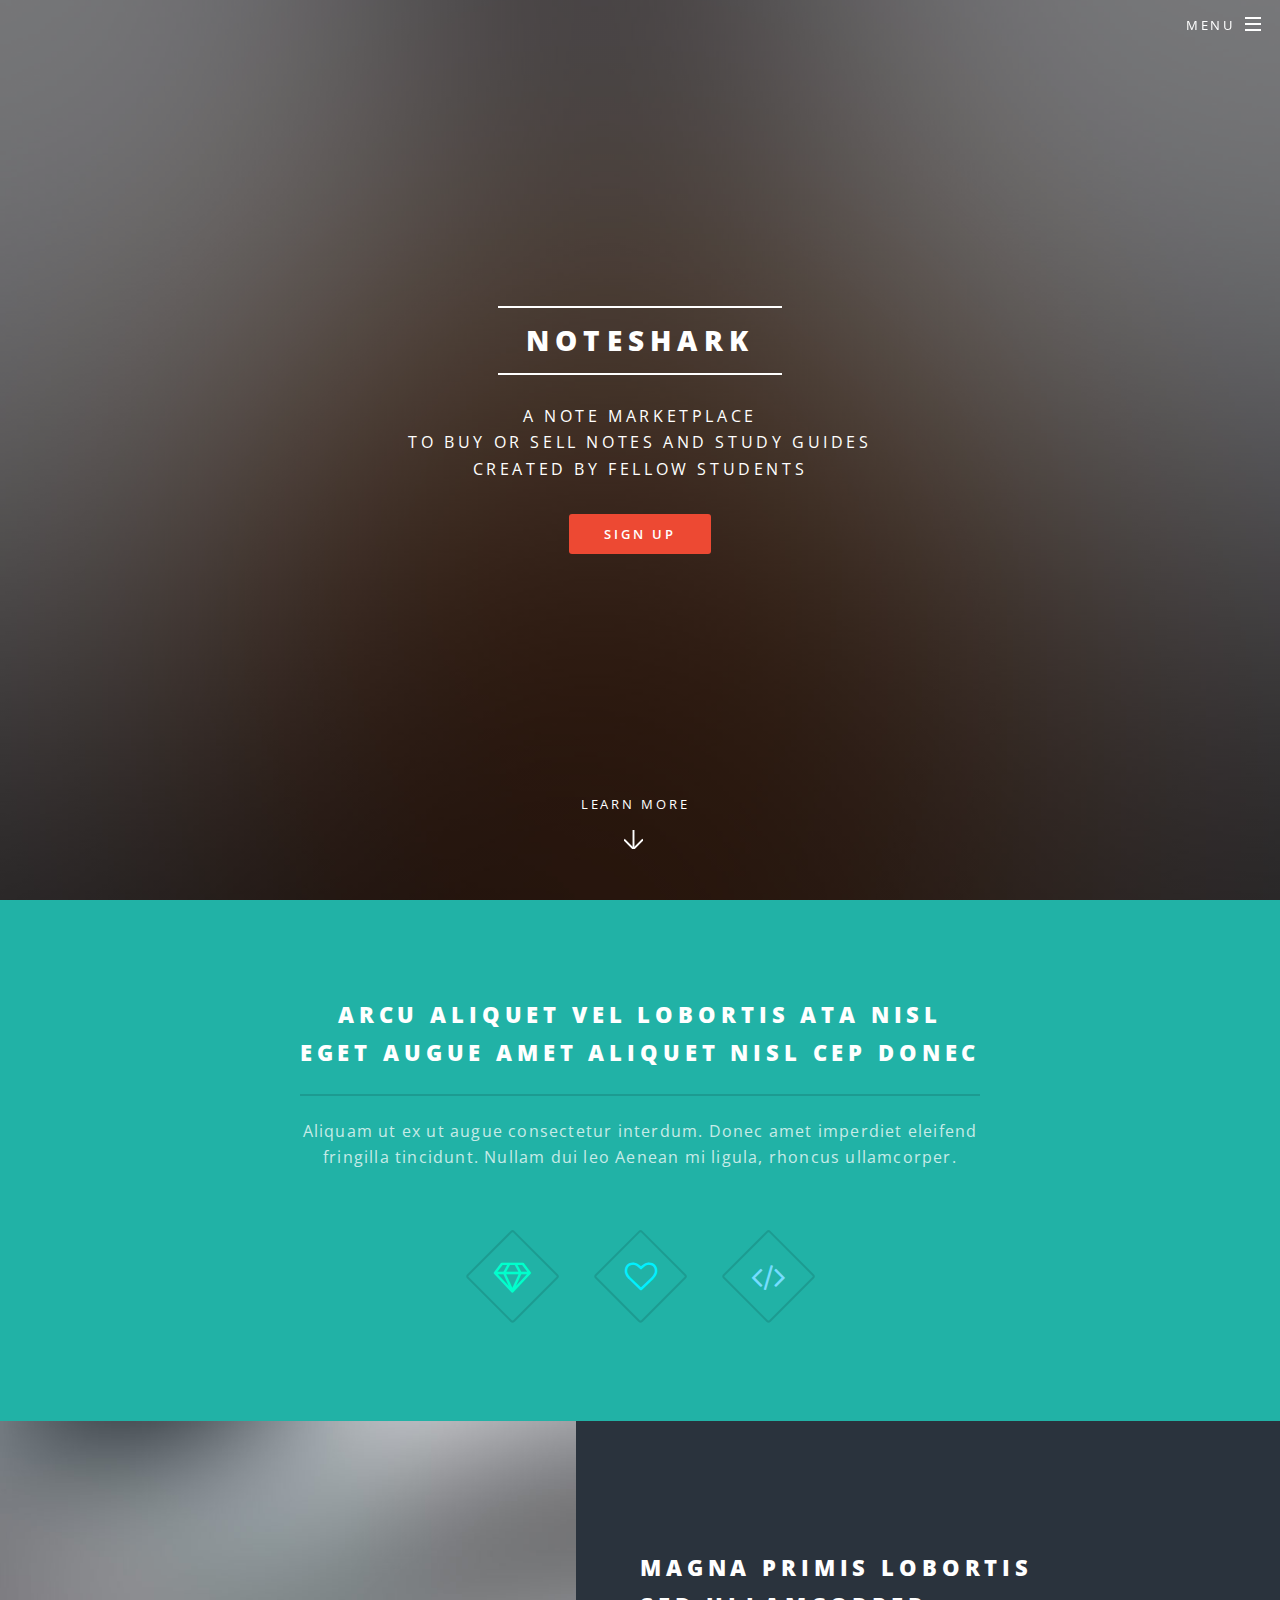
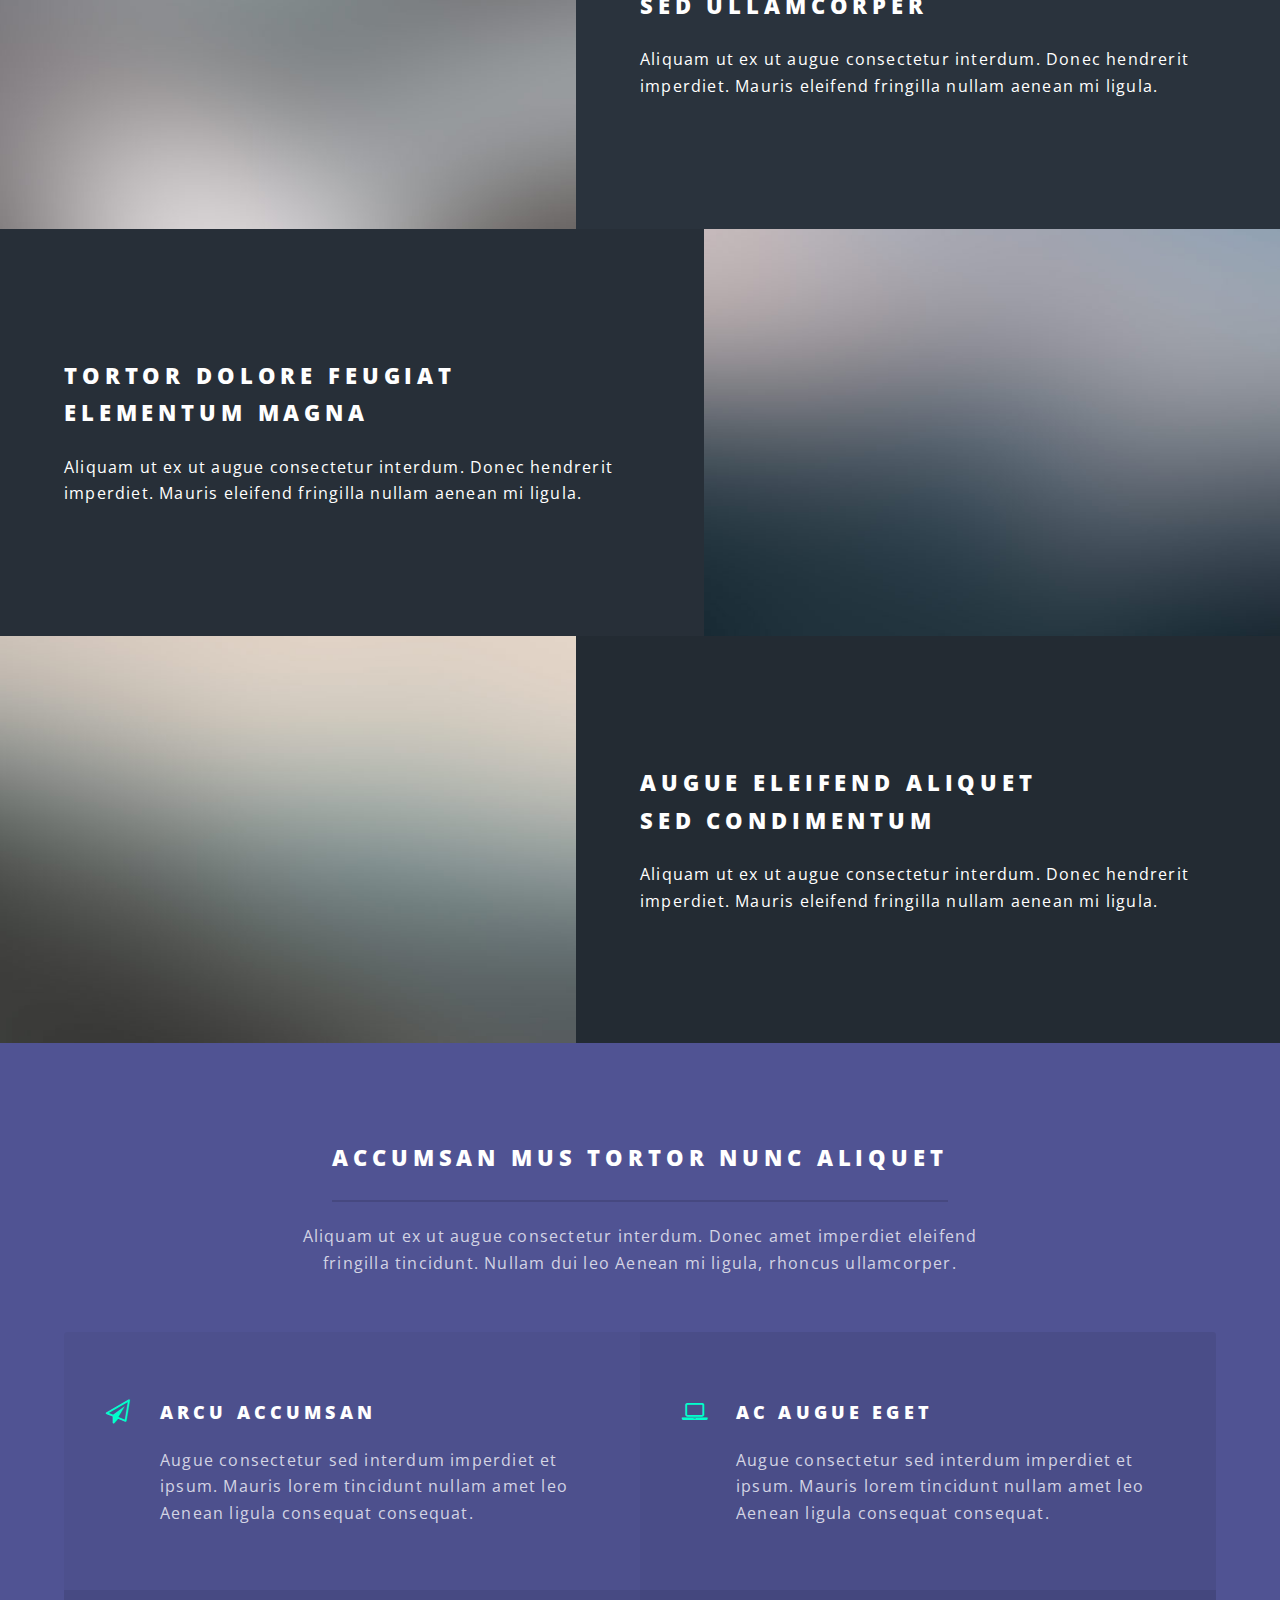
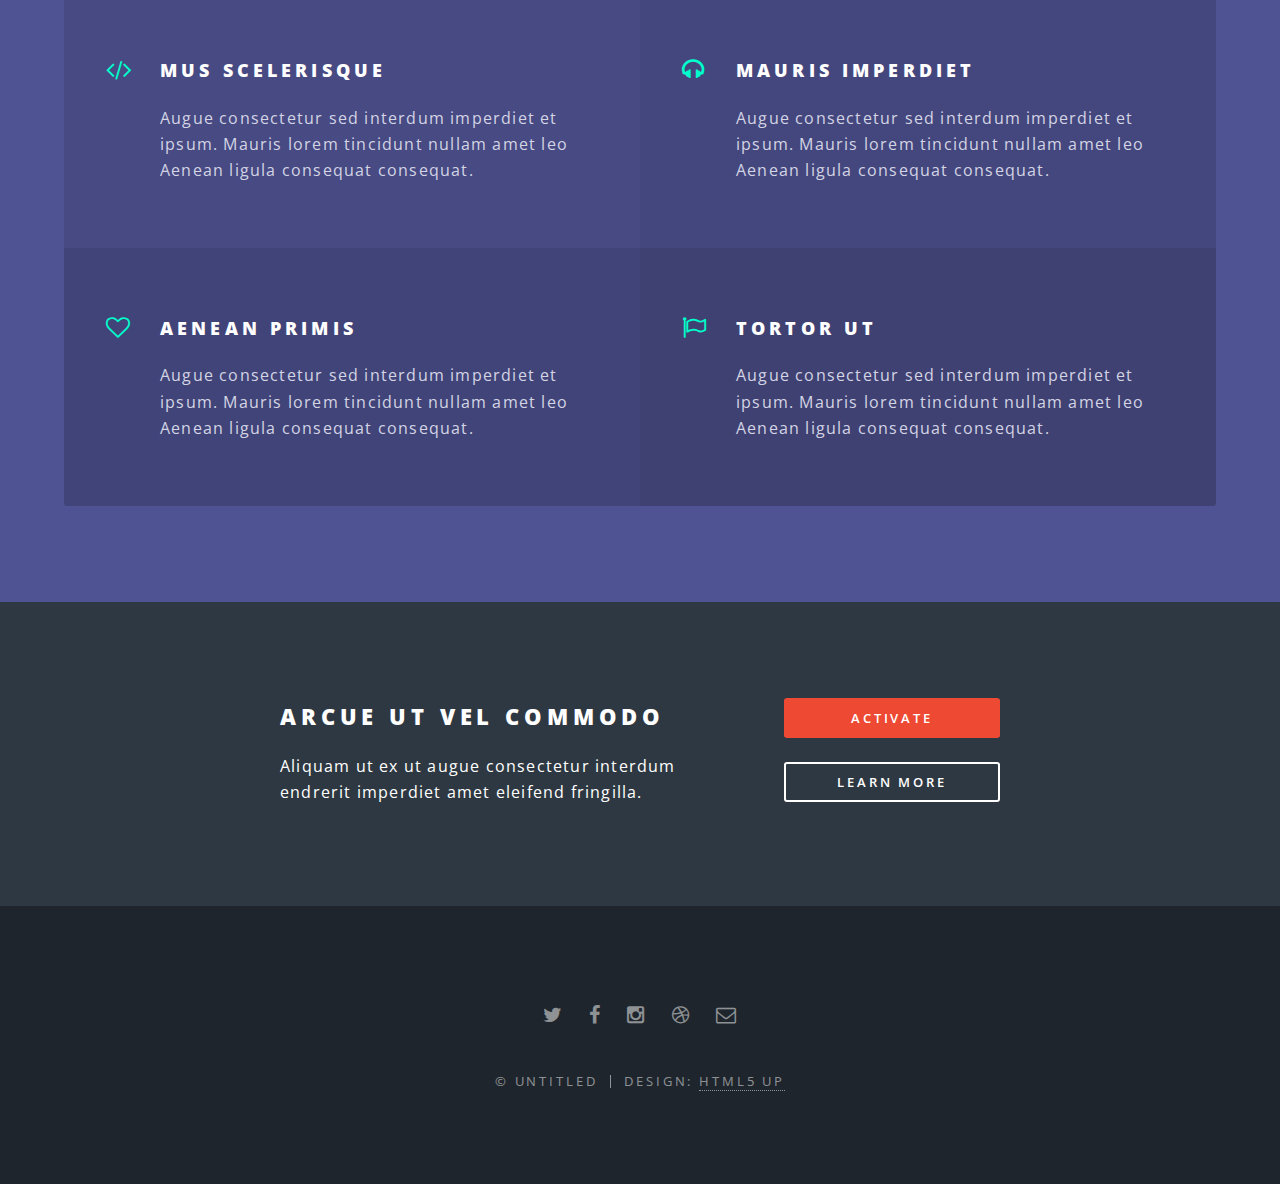
==== commit ca09d2e7: "Fixed Typos" ====
--- a/index.html
+++ b/index.html
@@ -29,8 +29,8 @@
 									<div id="menu">
 										<ul>
 											<li><a href="index.html">Home</a></li>
-											<li><a href="generic.html">Generic</a></li>
-											<li><a href="elements.html">Elements</a></li>
+											<li><a href="generic.html">Sign Up</a></li>
+											<li><a href="elements.html">About Us</a></li>
 											<li><a href="#">Sign Up</a></li>
 											<li><a href="#">Log In</a></li>
 										</ul>
@@ -46,7 +46,7 @@
 							<h2>NoteShark</h2>
 							<p>A note marketplace<br />
 							to buy or sell notes and study guides<br />
-							created by fello students
+							created by fellow students
 							<ul class="actions">
 								<li><a href="{% url 'account_signup' %}" class="button special">Sign Up</a></li>
 							</ul>
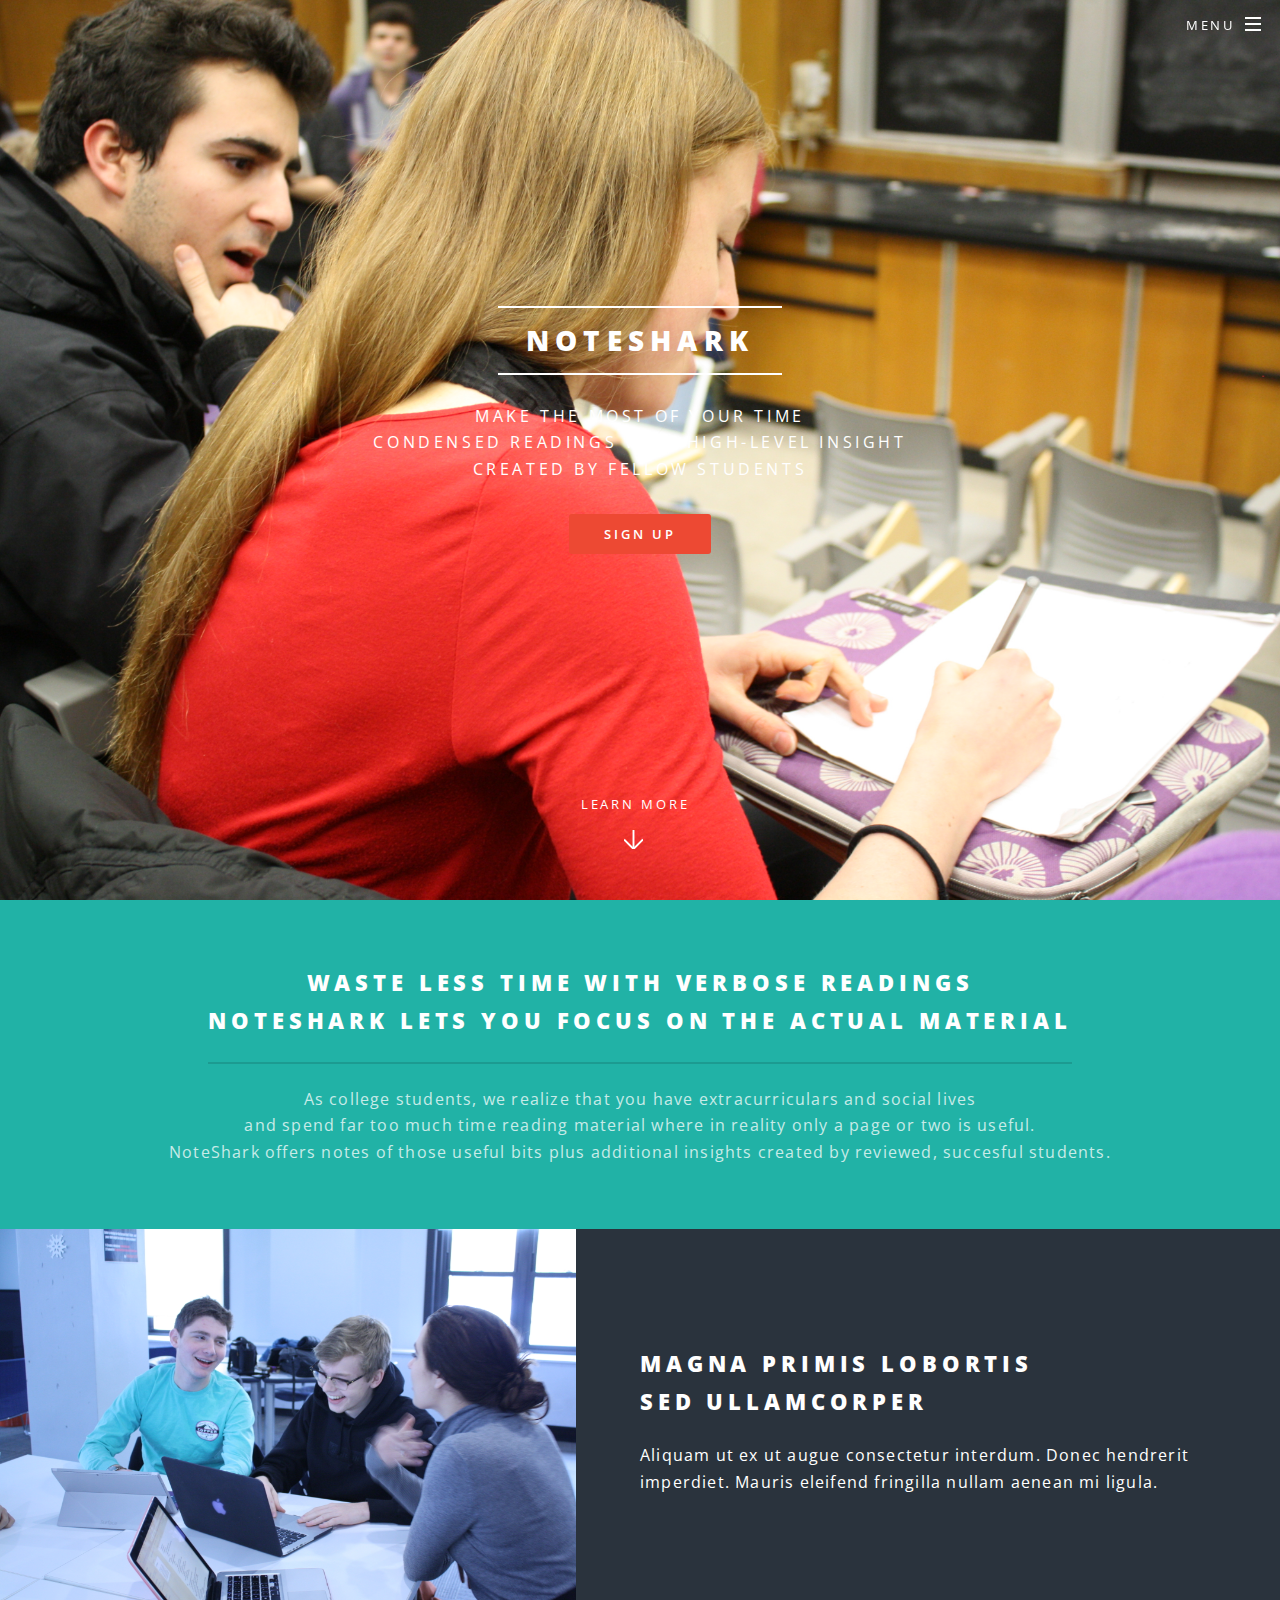
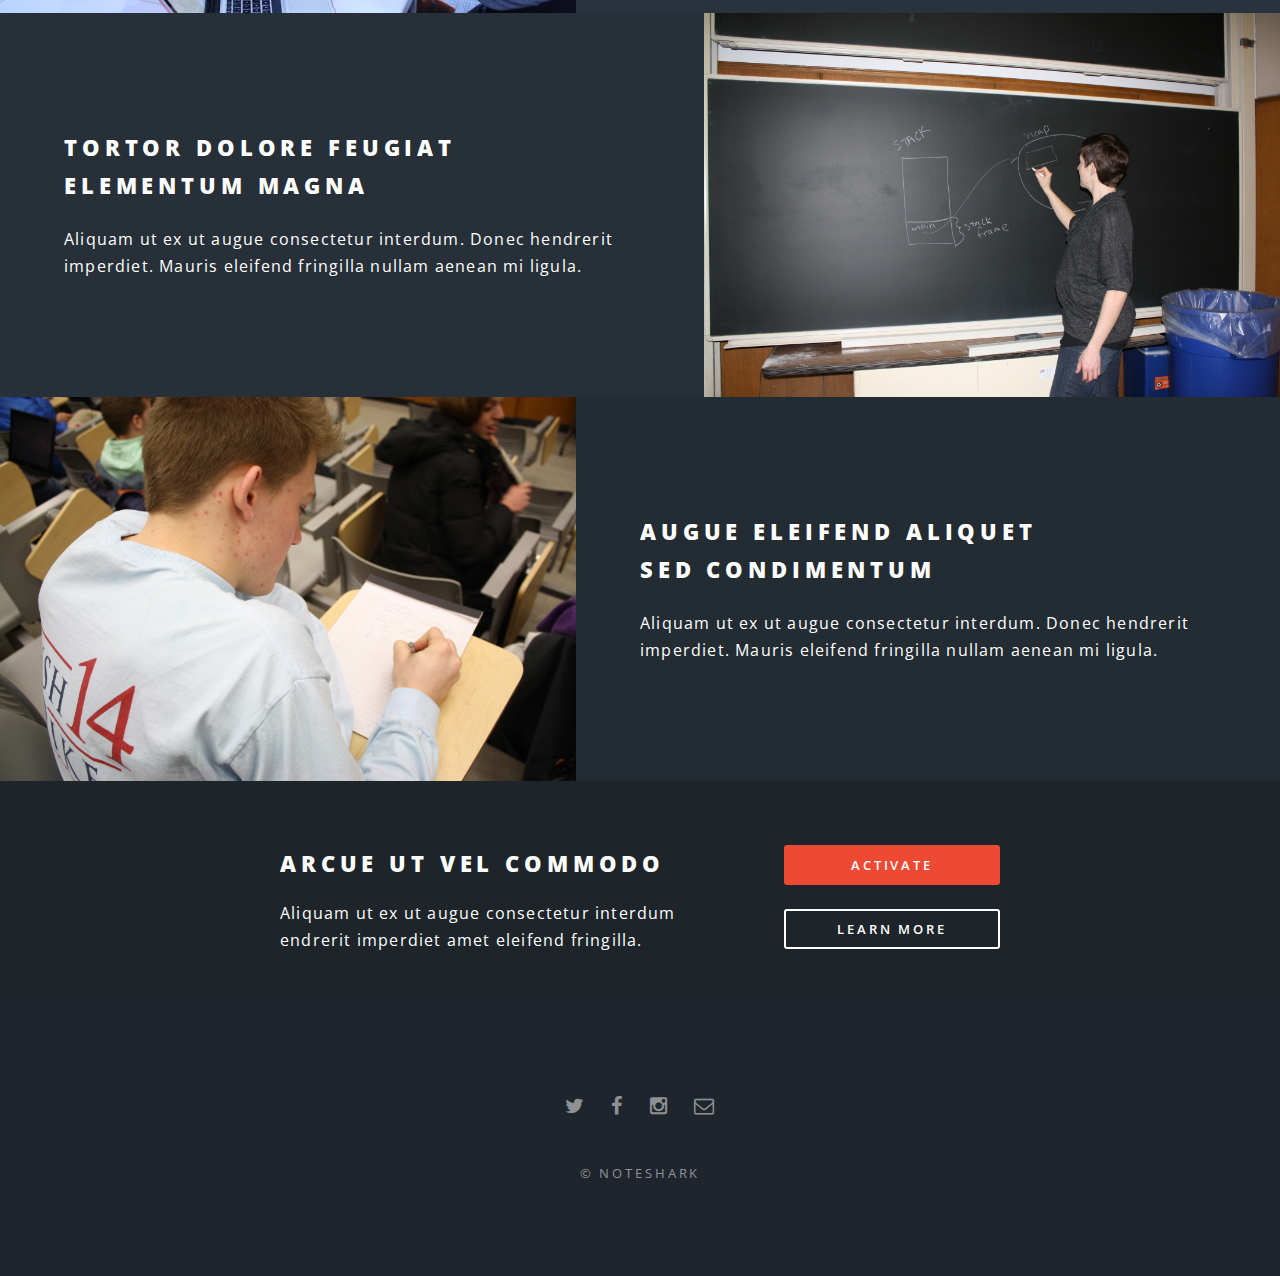
==== commit 472b9f7a: "Added images" ====
--- a/index.html
+++ b/index.html
@@ -29,8 +29,7 @@
 									<div id="menu">
 										<ul>
 											<li><a href="index.html">Home</a></li>
-											<li><a href="generic.html">Sign Up</a></li>
-											<li><a href="elements.html">About Us</a></li>
+											
 											<li><a href="#">Sign Up</a></li>
 											<li><a href="#">Log In</a></li>
 										</ul>
@@ -44,8 +43,8 @@
 					<section id="banner">
 						<div class="inner">
 							<h2>NoteShark</h2>
-							<p>A note marketplace<br />
-							to buy or sell notes and study guides<br />
+							<p>Make the most of your time<br />
+							 condensed readings with high-level insight<br />
 							created by fellow students
 							<ul class="actions">
 								<li><a href="{% url 'account_signup' %}" class="button special">Sign Up</a></li>
@@ -58,37 +57,40 @@
 					<section id="one" class="wrapper style1 special">
 						<div class="inner">
 							<header class="major">
-								<h2>Arcu aliquet vel lobortis ata nisl<br />
-								eget augue amet aliquet nisl cep donec</h2>
-								<p>Aliquam ut ex ut augue consectetur interdum. Donec amet imperdiet eleifend<br />
-								fringilla tincidunt. Nullam dui leo Aenean mi ligula, rhoncus ullamcorper.</p>
+								<h2>Waste less time with verbose readings<br />
+								NoteShark lets you focus on the actual material</h2>
+								<p>As college students, we realize that you have extracurriculars and social lives<br />
+								and spend far too much time reading material where in reality only a page or two is useful.<br />
+								NoteShark offers notes of those useful bits plus additional insights created by reviewed, succesful students.
+
+							</p>
 							</header>
-							<ul class="icons major">
+							<!--<ul class="icons major">
 								<li><span class="icon fa-diamond major style1"><span class="label">Lorem</span></span></li>
 								<li><span class="icon fa-heart-o major style2"><span class="label">Ipsum</span></span></li>
 								<li><span class="icon fa-code major style3"><span class="label">Dolor</span></span></li>
-							</ul>
+							</ul> -->
 						</div>
 					</section>
 
 				<!-- Two -->
 					<section id="two" class="wrapper alt style2">
 						<section class="spotlight">
-							<div class="image"><img src="images/pic01.jpg" alt="" /></div><div class="content">
+							<div class="image"><img src="images/first.JPG" alt="" /></div><div class="content">
 								<h2>Magna primis lobortis<br />
 								sed ullamcorper</h2>
 								<p>Aliquam ut ex ut augue consectetur interdum. Donec hendrerit imperdiet. Mauris eleifend fringilla nullam aenean mi ligula.</p>
 							</div>
 						</section>
 						<section class="spotlight">
-							<div class="image"><img src="images/pic02.jpg" alt="" /></div><div class="content">
+							<div class="image"><img src="images/031.JPG" alt="" /></div><div class="content">
 								<h2>Tortor dolore feugiat<br />
 								elementum magna</h2>
 								<p>Aliquam ut ex ut augue consectetur interdum. Donec hendrerit imperdiet. Mauris eleifend fringilla nullam aenean mi ligula.</p>
 							</div>
 						</section>
 						<section class="spotlight">
-							<div class="image"><img src="images/pic03.jpg" alt="" /></div><div class="content">
+							<div class="image"><img src="images/015.JPG" alt="" /></div><div class="content">
 								<h2>Augue eleifend aliquet<br />
 								sed condimentum</h2>
 								<p>Aliquam ut ex ut augue consectetur interdum. Donec hendrerit imperdiet. Mauris eleifend fringilla nullam aenean mi ligula.</p>
@@ -97,7 +99,7 @@
 					</section>
 
 				<!-- Three -->
-					<section id="three" class="wrapper style3 special">
+					<!--<section id="three" class="wrapper style3 special">
 						<div class="inner">
 							<header class="major">
 								<h2>Accumsan mus tortor nunc aliquet</h2>
@@ -132,7 +134,7 @@
 							</ul>
 						</div>
 					</section>
-
+					-->
 				<!-- CTA -->
 					<section id="cta" class="wrapper style4">
 						<div class="inner">
@@ -153,11 +155,11 @@
 							<li><a href="#" class="icon fa-twitter"><span class="label">Twitter</span></a></li>
 							<li><a href="#" class="icon fa-facebook"><span class="label">Facebook</span></a></li>
 							<li><a href="#" class="icon fa-instagram"><span class="label">Instagram</span></a></li>
-							<li><a href="#" class="icon fa-dribbble"><span class="label">Dribbble</span></a></li>
+						
 							<li><a href="#" class="icon fa-envelope-o"><span class="label">Email</span></a></li>
 						</ul>
 						<ul class="copyright">
-							<li>&copy; Untitled</li><li>Design: <a href="http://html5up.net">HTML5 UP</a></li>
+							<li>&copy; NoteShark</li>
 						</ul>
 					</footer>
 
--- a/assets/css/main.css
+++ b/assets/css/main.css
@@ -2612,7 +2612,7 @@
 /* Wrapper */
 
 	.wrapper {
-		padding: 6em 0 4em 0 ;
+		padding: 4em 0 .5em 0 ;
 	}
 
 		.wrapper > .inner {
@@ -2953,7 +2953,7 @@
 			}
 
 		.wrapper.style4 {
-			background-color: transparent;
+			background-color: #1d242a;
 		}
 
 		.wrapper.style5 {
@@ -3779,10 +3779,12 @@
 /* Landing */
 
 	body.landing #page-wrapper {
-		background-image: -moz-linear-gradient(top, rgba(0,0,0,0.5), rgba(0,0,0,0.5)), url("../../images/banner.jpg");
+	/*)	background-image: -moz-linear-gradient(top, rgba(0,0,0,0.5), rgba(0,0,0,0.5)), url("../../images/banner.jpg");
 		background-image: -webkit-linear-gradient(top, rgba(0,0,0,0.5), rgba(0,0,0,0.5)), url("../../images/banner.jpg");
 		background-image: -ms-linear-gradient(top, rgba(0,0,0,0.5), rgba(0,0,0,0.5)), url("../../images/banner.jpg");
 		background-image: linear-gradient(top, rgba(0,0,0,0.5), rgba(0,0,0,0.5)), url("../../images/banner.jpg");
+	*/
+		background-image: url(images/banner.JPG);
 		background-attachment: fixed;
 		background-position: center center;
 		background-repeat: no-repeat;
@@ -3807,6 +3809,7 @@
 		background-position: center center;
 		background-repeat: no-repeat;
 		background-size: cover;
+
 	}
 
 	body.is-mobile.landing #footer {
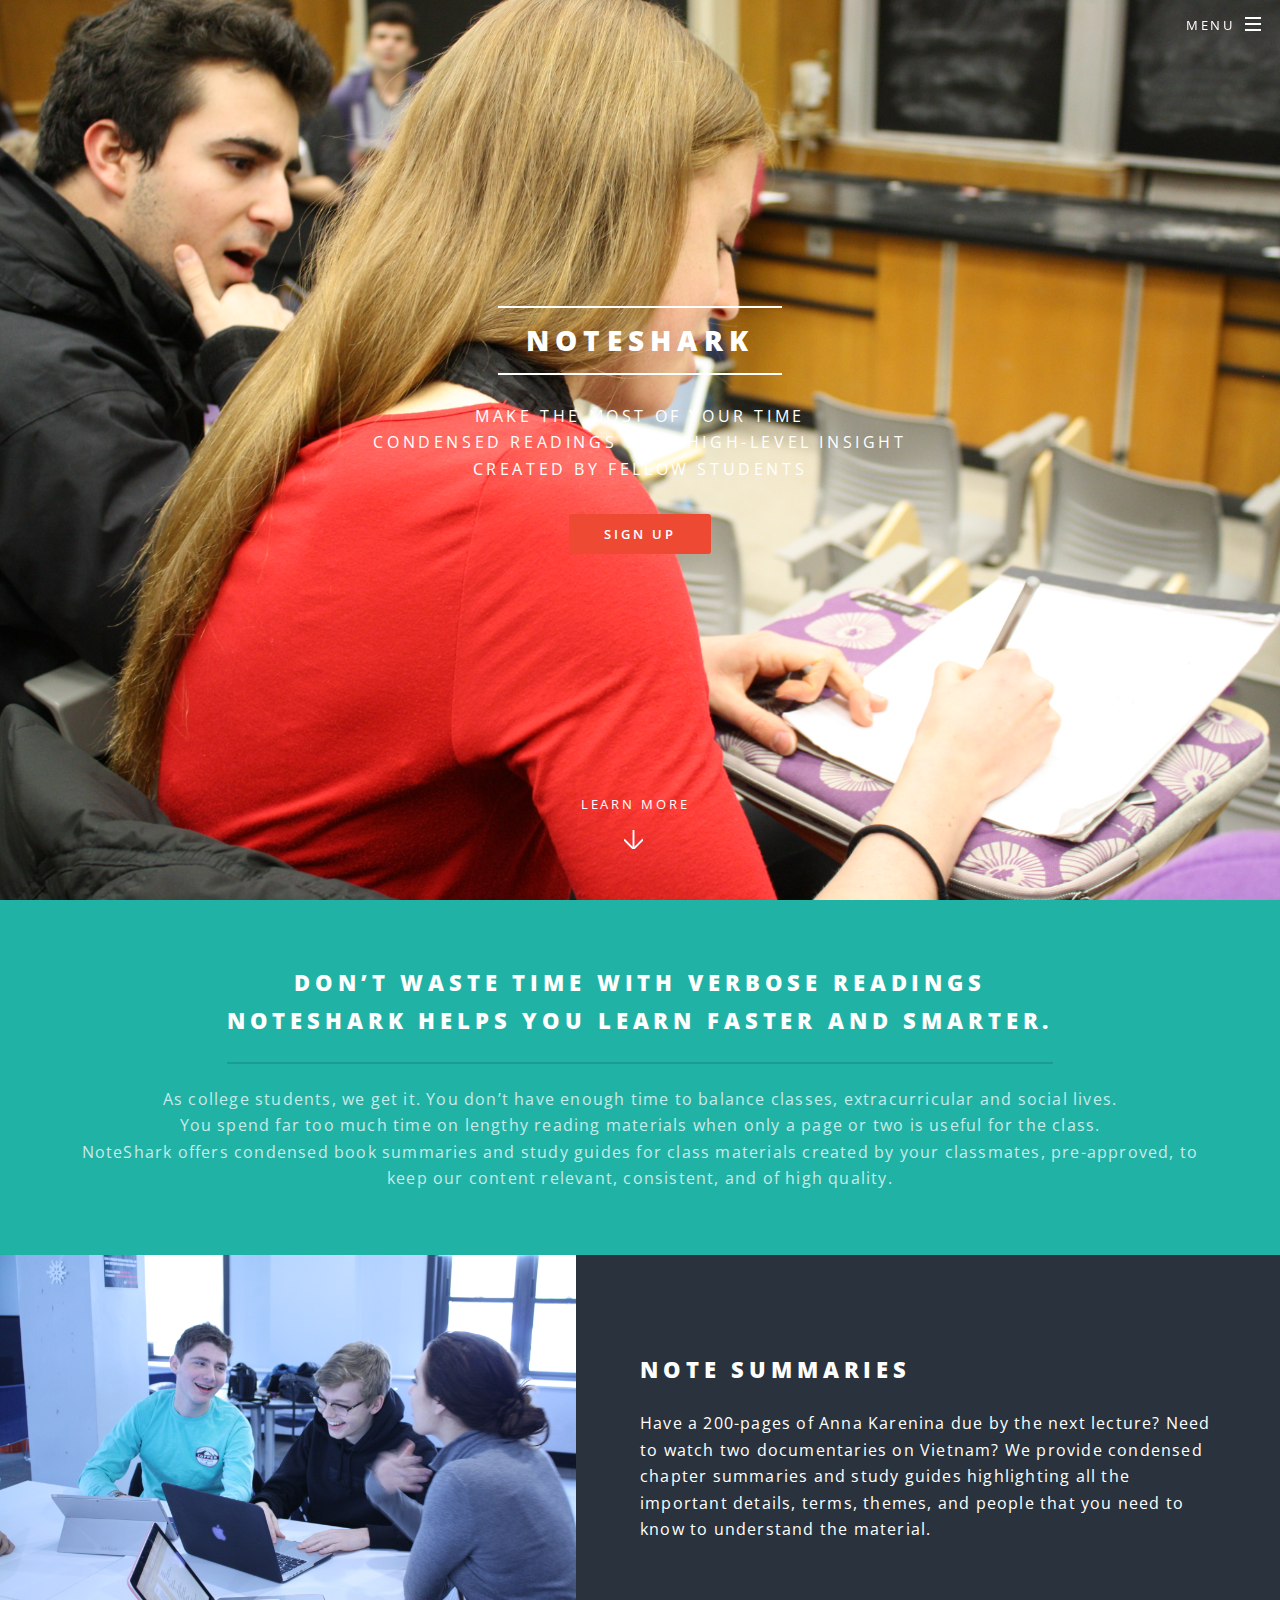
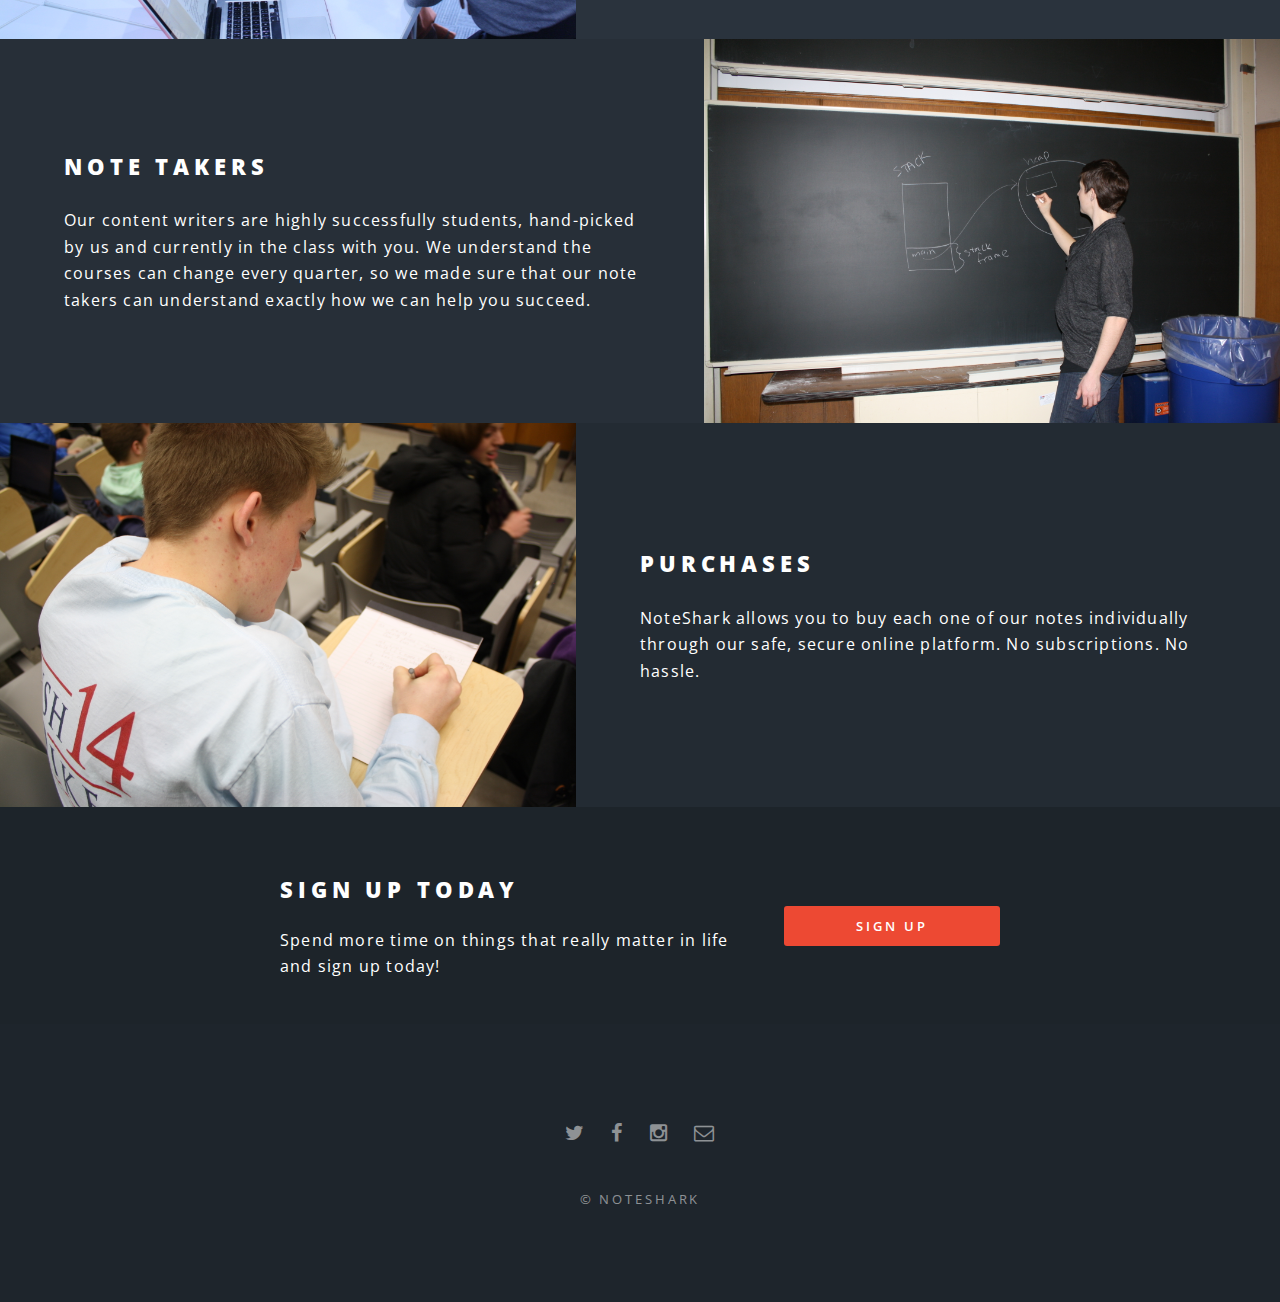
==== commit 4a68c549: "Added better copy" ====
--- a/index.html
+++ b/index.html
@@ -57,11 +57,11 @@
 					<section id="one" class="wrapper style1 special">
 						<div class="inner">
 							<header class="major">
-								<h2>Waste less time with verbose readings<br />
-								NoteShark lets you focus on the actual material</h2>
-								<p>As college students, we realize that you have extracurriculars and social lives<br />
-								and spend far too much time reading material where in reality only a page or two is useful.<br />
-								NoteShark offers notes of those useful bits plus additional insights created by reviewed, succesful students.
+								<h2>Don’t waste time with verbose readings<br />
+								NoteShark helps you learn faster and smarter.</h2>
+								<p>As college students, we get it. You don’t have enough time to balance classes, extracurricular and social lives. <br />
+								You spend far too much time on lengthy reading materials when only a page or two is useful for the class.<br />
+								NoteShark offers condensed book summaries and study guides for class materials created by your classmates, pre-approved, to keep our content relevant, consistent, and of high quality.
 
 							</p>
 							</header>
@@ -77,23 +77,23 @@
 					<section id="two" class="wrapper alt style2">
 						<section class="spotlight">
 							<div class="image"><img src="images/first.JPG" alt="" /></div><div class="content">
-								<h2>Magna primis lobortis<br />
-								sed ullamcorper</h2>
-								<p>Aliquam ut ex ut augue consectetur interdum. Donec hendrerit imperdiet. Mauris eleifend fringilla nullam aenean mi ligula.</p>
+								<h2>Note Summaries<br />
+								</h2>
+								<p>Have a 200-pages of Anna Karenina due by the next lecture? Need to watch two documentaries on Vietnam? We provide condensed chapter summaries and study guides highlighting all the important details, terms, themes, and people that you need to know to understand the material.</p>
 							</div>
 						</section>
 						<section class="spotlight">
 							<div class="image"><img src="images/031.JPG" alt="" /></div><div class="content">
-								<h2>Tortor dolore feugiat<br />
-								elementum magna</h2>
-								<p>Aliquam ut ex ut augue consectetur interdum. Donec hendrerit imperdiet. Mauris eleifend fringilla nullam aenean mi ligula.</p>
+								<h2>Note Takers<br />
+								</h2>
+								<p>Our content writers are highly successfully students, hand-picked by us and currently in the class with you. We understand the courses can change every quarter, so we made sure that our note takers can understand exactly how we can help you succeed.</p>
 							</div>
 						</section>
 						<section class="spotlight">
 							<div class="image"><img src="images/015.JPG" alt="" /></div><div class="content">
-								<h2>Augue eleifend aliquet<br />
-								sed condimentum</h2>
-								<p>Aliquam ut ex ut augue consectetur interdum. Donec hendrerit imperdiet. Mauris eleifend fringilla nullam aenean mi ligula.</p>
+								<h2>Purchases <br />
+								</h2>
+								<p>NoteShark allows you to buy each one of our notes individually through our safe, secure online platform. No subscriptions. No hassle.</p>
 							</div>
 						</section>
 					</section>
@@ -139,12 +139,13 @@
 					<section id="cta" class="wrapper style4">
 						<div class="inner">
 							<header>
-								<h2>Arcue ut vel commodo</h2>
-								<p>Aliquam ut ex ut augue consectetur interdum endrerit imperdiet amet eleifend fringilla.</p>
+								<h2>Sign up today</h2>
+								<p>Spend more time on things that really matter in life and sign up today!</p>
 							</header>
+							<br />
 							<ul class="actions vertical">
-								<li><a href="#" class="button fit special">Activate</a></li>
-								<li><a href="#" class="button fit">Learn More</a></li>
+								<li><a href="#" class="button fit special">Sign Up</a></li>
+								<!--<li><a href="#" class="button fit"></a></li>-->
 							</ul>
 						</div>
 					</section>
--- a/assets/css/main.css
+++ b/assets/css/main.css
@@ -3814,4 +3814,8 @@
 
 	body.is-mobile.landing #footer {
 		background-color: #1d242a;
-	}+	}
+	ul.actions.vertical li > * {
+    margin-bottom: 26px;
+    margin-top: 35px;
+}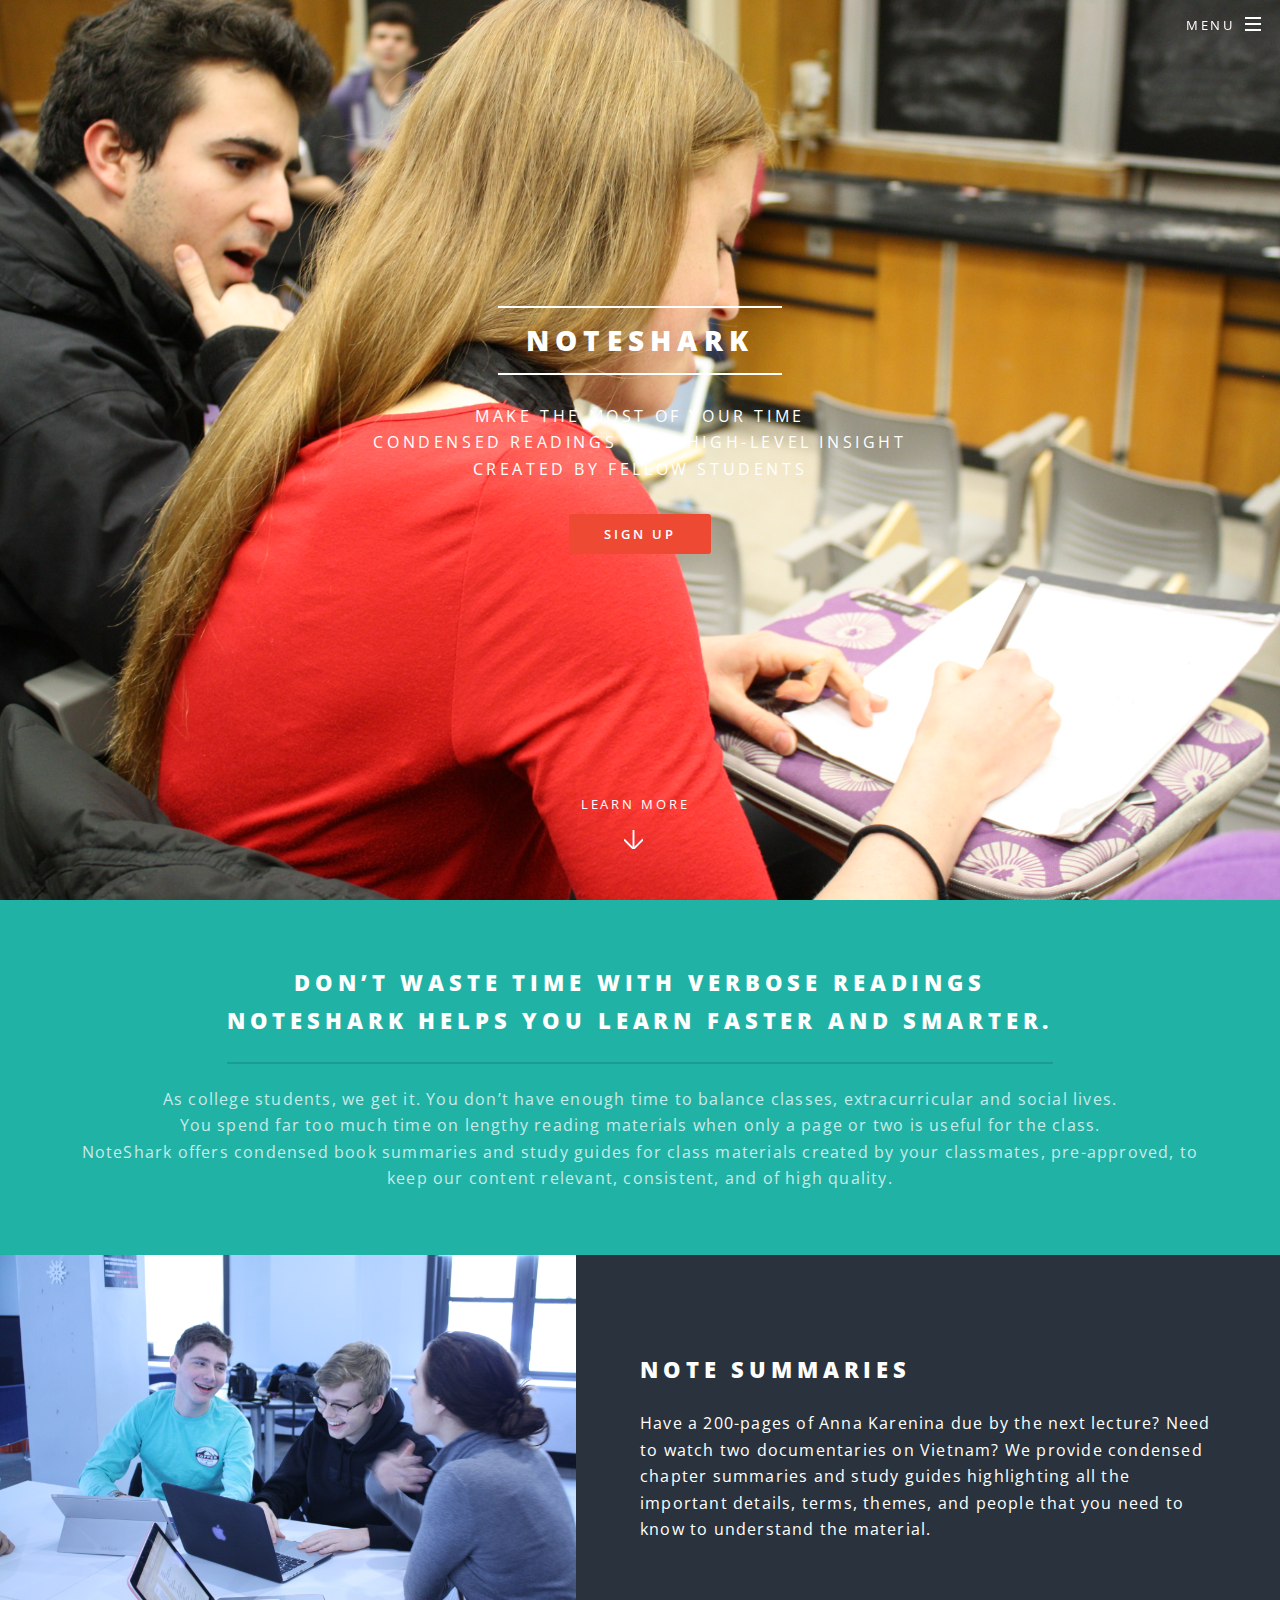
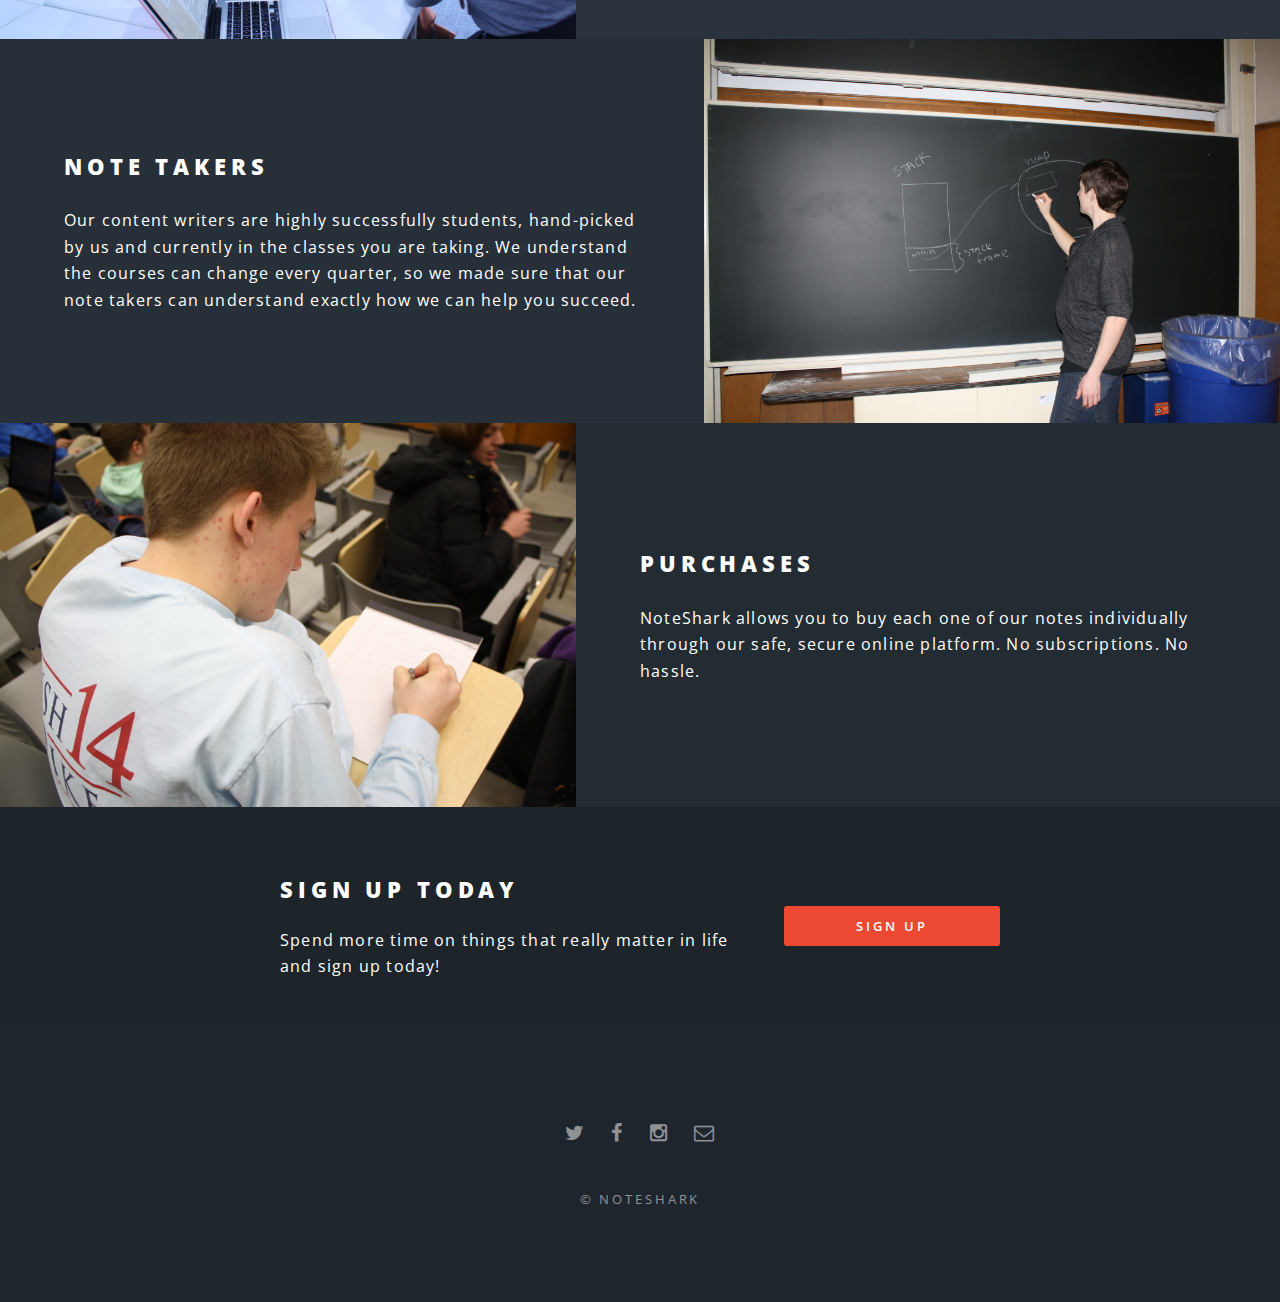
==== commit c1b47ac4: "fixed typo in note takers" ====
--- a/index.html
+++ b/index.html
@@ -86,7 +86,7 @@
 							<div class="image"><img src="images/031.JPG" alt="" /></div><div class="content">
 								<h2>Note Takers<br />
 								</h2>
-								<p>Our content writers are highly successfully students, hand-picked by us and currently in the class with you. We understand the courses can change every quarter, so we made sure that our note takers can understand exactly how we can help you succeed.</p>
+								<p>Our content writers are highly successfully students, hand-picked by us and currently in the classes you are taking. We understand the courses can change every quarter, so we made sure that our note takers can understand exactly how we can help you succeed.</p>
 							</div>
 						</section>
 						<section class="spotlight">
